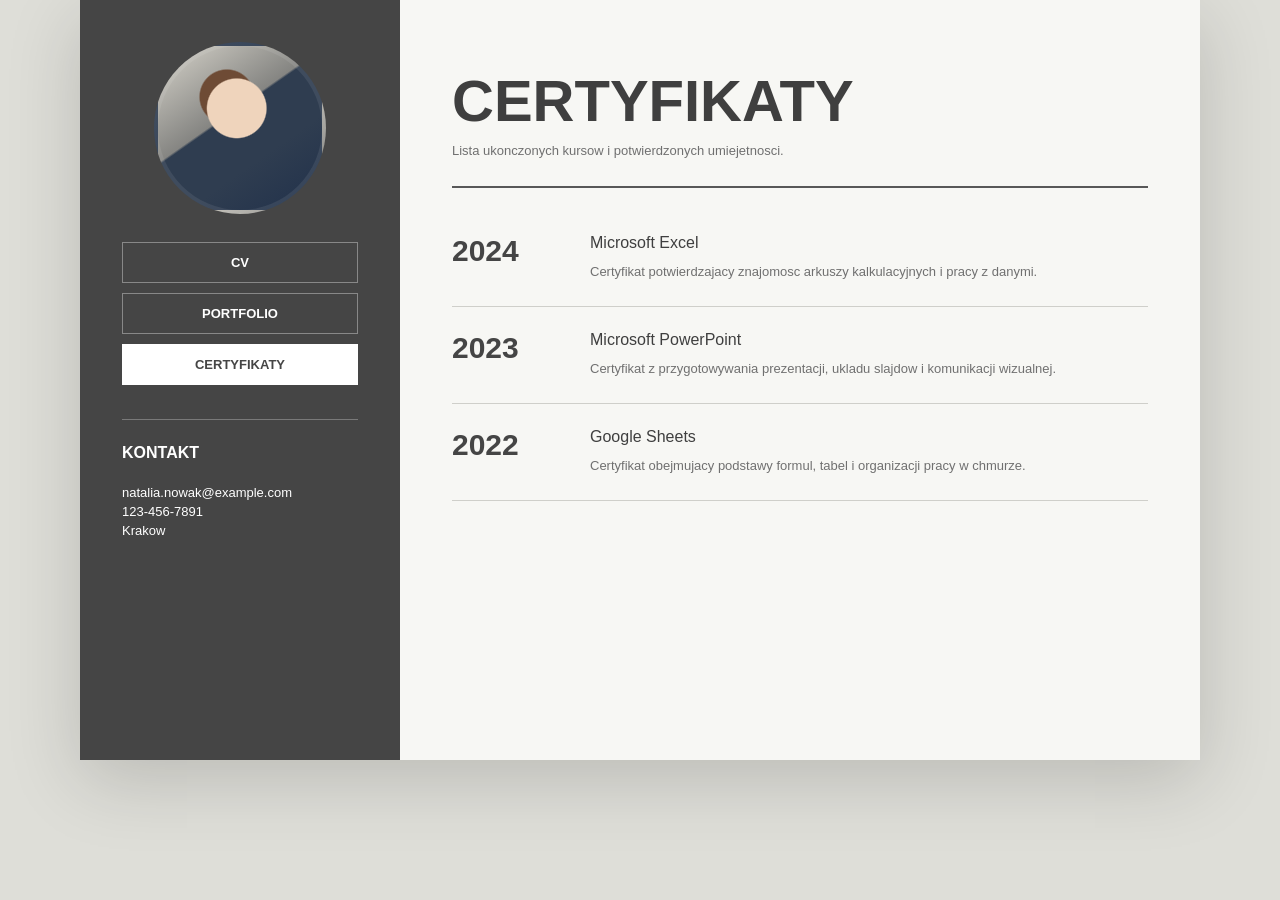
==== certyfikaty.html @ 0b6dc22e "Add files via upload" ====
<!doctype html>
<html lang="pl">
<head>
  <meta charset="utf-8">
  <meta name="viewport" content="width=device-width, initial-scale=1">
  <title>Certyfikaty - Natalia Nowak</title>
  <link rel="stylesheet" href="style.css">
</head>
<body>
  <main class="page-shell compact-page">
    <aside class="sidebar">
      <div class="avatar" aria-label="Miejsce na zdjecie profilowe"></div>
      <nav class="side-nav" aria-label="Nawigacja">
        <a class="nav-button" href="index.html">CV</a>
        <a class="nav-button" href="portfolio.html">Portfolio</a>
        <a class="nav-button active" href="certyfikaty.html">Certyfikaty</a>
      </nav>
      <section class="side-section">
        <h2>Kontakt</h2>
        <p>natalia.nowak@example.com<br>123-456-7891<br>Krakow</p>
      </section>
    </aside>

    <section class="content">
      <header class="subpage-header">
        <h1>Certyfikaty</h1>
        <p>Lista ukonczonych kursow i potwierdzonych umiejetnosci.</p>
      </header>

      <section class="certificate-list">
        <article>
          <time>2024</time>
          <div>
            <h2>Microsoft Excel</h2>
            <p>Certyfikat potwierdzajacy znajomosc arkuszy kalkulacyjnych i pracy z danymi.</p>
          </div>
        </article>
        <article>
          <time>2023</time>
          <div>
            <h2>Microsoft PowerPoint</h2>
            <p>Certyfikat z przygotowywania prezentacji, ukladu slajdow i komunikacji wizualnej.</p>
          </div>
        </article>
        <article>
          <time>2022</time>
          <div>
            <h2>Google Sheets</h2>
            <p>Certyfikat obejmujacy podstawy formul, tabel i organizacji pracy w chmurze.</p>
          </div>
        </article>
      </section>
    </section>
  </main>
</body>
</html>
---- style.css ----
:root {
  --ink: #3f3f3f;
  --muted: #707070;
  --paper: #f7f7f4;
  --panel: #454545;
  --line: #585858;
  --white: #ffffff;
}

* {
  box-sizing: border-box;
}

body {
  margin: 0;
  min-height: 100vh;
  background: #deded8;
  color: var(--ink);
  font-family: Arial, Helvetica, sans-serif;
  letter-spacing: 0;
}

.page-shell {
  width: min(1120px, 100%);
  min-height: 100vh;
  margin: 0 auto;
  display: grid;
  grid-template-columns: 320px 1fr;
  background: var(--paper);
  box-shadow: 0 20px 70px rgba(0, 0, 0, 0.16);
}

.sidebar {
  background: var(--panel);
  color: var(--white);
  padding: 42px 42px 48px;
}

.avatar {
  width: 172px;
  aspect-ratio: 1;
  margin: 0 auto 28px;
  border-radius: 50%;
  background:
    radial-gradient(circle at 48% 38%, #efd4bc 0 22%, transparent 23%),
    radial-gradient(circle at 42% 31%, #6e4b35 0 18%, transparent 19%),
    linear-gradient(145deg, #d7d4cb, #858582 42%, #2f3d50 43% 66%, #21314b);
  border: 4px solid rgba(255, 255, 255, 0.08);
}

.side-nav {
  display: grid;
  gap: 10px;
  margin-bottom: 34px;
}

.nav-button {
  display: block;
  padding: 12px 14px;
  border: 1px solid rgba(255, 255, 255, 0.36);
  color: var(--white);
  text-decoration: none;
  text-transform: uppercase;
  font-weight: 700;
  font-size: 13px;
  text-align: center;
  transition: background 160ms ease, color 160ms ease;
}

.nav-button:hover,
.nav-button.active {
  background: var(--white);
  color: var(--panel);
}

.side-section {
  padding: 24px 0;
  border-top: 1px solid rgba(255, 255, 255, 0.28);
}

.side-section h2,
.main-section h2 {
  margin: 0 0 22px;
  text-transform: uppercase;
  font-size: 16px;
  font-weight: 800;
  letter-spacing: 0;
}

.side-section p,
.side-section dd,
.side-section dt {
  font-size: 13px;
  line-height: 1.45;
}

dl {
  margin: 0;
}

dt {
  margin-top: 16px;
  font-weight: 700;
}

dd {
  margin: 0;
}

.skill-line {
  display: grid;
  gap: 6px;
  margin-bottom: 14px;
  text-transform: uppercase;
  font-size: 11px;
}

.skill-line i {
  display: block;
  height: 5px;
  background: currentColor;
}

.skill-line.dark {
  color: var(--line);
}

.content {
  padding: 74px 52px 54px;
}

.hero {
  min-height: 150px;
  display: flex;
  align-items: flex-start;
  justify-content: space-between;
  gap: 32px;
  margin-bottom: 28px;
}

h1 {
  margin: 0;
  color: #3f3f3f;
  text-transform: uppercase;
  font-size: clamp(42px, 6vw, 58px);
  line-height: 0.92;
  font-weight: 900;
}

.contact {
  min-width: 270px;
  margin: 2px 0 0;
  padding: 0;
  list-style: none;
  font-size: 12px;
  color: var(--muted);
}

.contact li {
  padding: 9px 0;
  border-bottom: 1px solid #deded8;
}

.contact span {
  display: inline-grid;
  width: 28px;
  height: 28px;
  margin-right: 8px;
  place-items: center;
  border-radius: 50%;
  background: var(--panel);
  color: var(--white);
  font-size: 8px;
}

.main-section {
  margin-top: 54px;
}

.main-section > h2 {
  padding-bottom: 12px;
  border-bottom: 2px solid var(--line);
}

.timeline {
  display: grid;
  gap: 28px;
}

.timeline-item {
  display: grid;
  grid-template-columns: 170px 1fr;
  gap: 34px;
}

.timeline-date {
  font-size: 12px;
  line-height: 1.25;
  color: var(--muted);
}

.timeline-date strong {
  display: block;
  color: var(--ink);
  text-transform: uppercase;
  font-size: 13px;
}

.timeline-date span {
  display: block;
}

.timeline-copy {
  position: relative;
  padding-left: 28px;
  border-left: 2px solid var(--line);
}

.timeline-copy::before {
  content: "";
  position: absolute;
  left: -7px;
  top: 4px;
  width: 12px;
  aspect-ratio: 1;
  border-radius: 50%;
  background: var(--line);
}

.timeline-copy h3,
.project-card h2,
.certificate-list h2 {
  margin: 0 0 10px;
  font-size: 16px;
  font-weight: 500;
}

.timeline-copy p,
.project-card p,
.certificate-list p,
.subpage-header p {
  margin: 0;
  color: var(--muted);
  font-size: 13px;
  line-height: 1.55;
}

.skills-grid {
  display: grid;
  grid-template-columns: repeat(2, minmax(0, 1fr));
  gap: 8px 68px;
}

.compact-page {
  min-height: 760px;
}

.subpage-header {
  margin-bottom: 46px;
  padding-bottom: 24px;
  border-bottom: 2px solid var(--line);
}

.subpage-header h1 {
  margin-bottom: 14px;
}

.project-grid {
  display: grid;
  grid-template-columns: repeat(3, minmax(0, 1fr));
  gap: 22px;
}

.project-card {
  min-height: 230px;
  padding: 24px;
  border: 1px solid #cfcfca;
  background: #ffffff;
}

.project-card span {
  display: block;
  margin-bottom: 36px;
  color: var(--muted);
  font-size: 34px;
  font-weight: 900;
}

.certificate-list {
  display: grid;
  gap: 24px;
}

.certificate-list article {
  display: grid;
  grid-template-columns: 110px 1fr;
  gap: 28px;
  padding-bottom: 24px;
  border-bottom: 1px solid #cfcfca;
}

.certificate-list time {
  color: var(--panel);
  font-size: 30px;
  font-weight: 900;
}

@media (max-width: 850px) {
  .page-shell {
    grid-template-columns: 1fr;
  }

  .sidebar {
    padding: 34px 26px;
  }

  .side-nav {
    grid-template-columns: repeat(3, minmax(0, 1fr));
  }

  .content {
    padding: 40px 26px;
  }

  .hero {
    display: grid;
  }

  .timeline-item,
  .certificate-list article {
    grid-template-columns: 1fr;
    gap: 12px;
  }

  .project-grid,
  .skills-grid {
    grid-template-columns: 1fr;
  }
}

@media (max-width: 520px) {
  .side-nav {
    grid-template-columns: 1fr;
  }

  .contact {
    min-width: 0;
  }
}
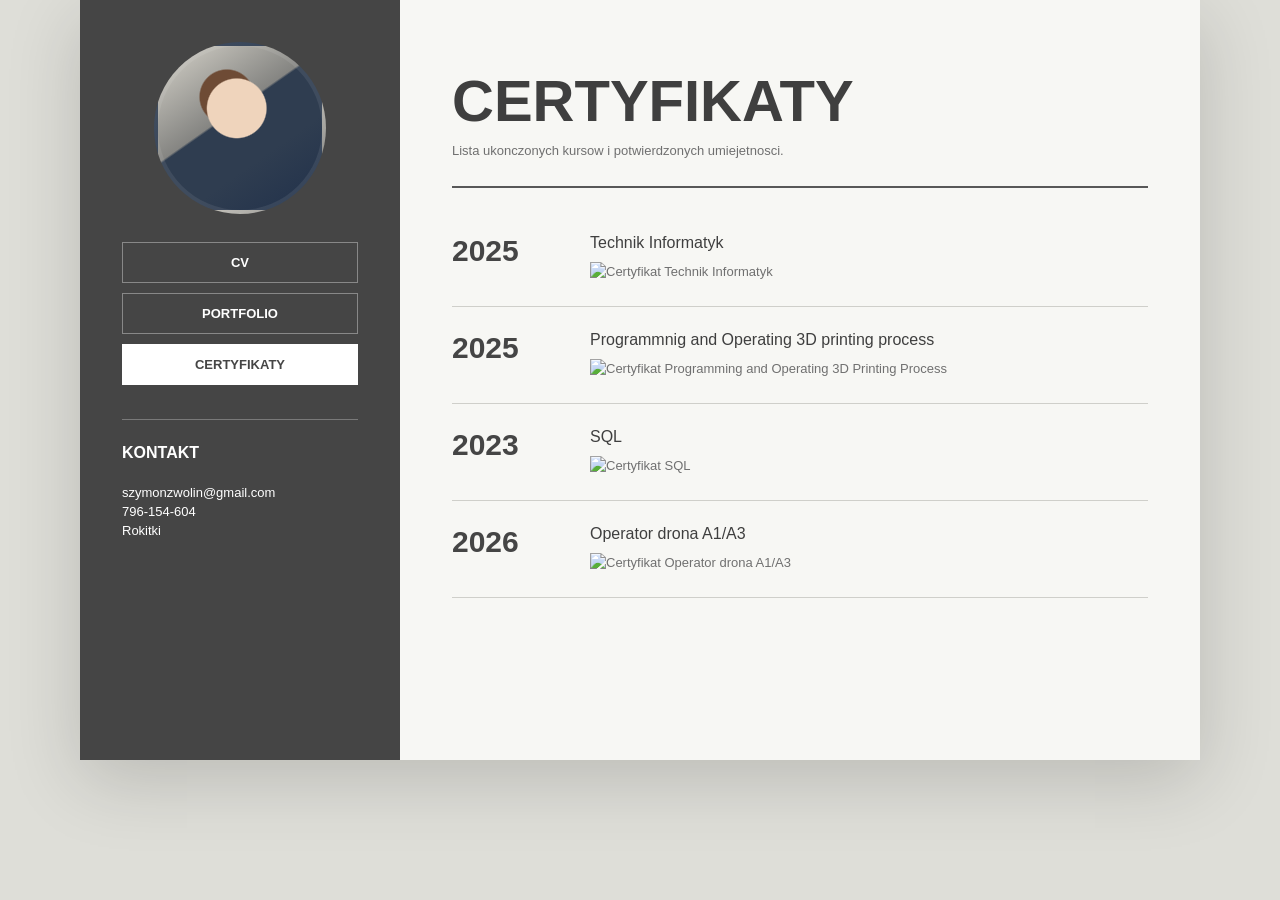
==== commit e74f1889: "modified:   certyfikaty.html" ====
--- a/certyfikaty.html
+++ b/certyfikaty.html
@@ -3,7 +3,7 @@
 <head>
   <meta charset="utf-8">
   <meta name="viewport" content="width=device-width, initial-scale=1">
-  <title>Certyfikaty - Natalia Nowak</title>
+  <title>Certyfikaty - Szymon Zwolinski</title>
   <link rel="stylesheet" href="style.css">
 </head>
 <body>
@@ -17,7 +17,7 @@
       </nav>
       <section class="side-section">
         <h2>Kontakt</h2>
-        <p>natalia.nowak@example.com<br>123-456-7891<br>Krakow</p>
+        <p>szymonzwolin@gmail.com<br>796-154-604<br>Rokitki</p>
       </section>
     </aside>
 
@@ -29,24 +29,31 @@
 
       <section class="certificate-list">
         <article>
-          <time>2024</time>
+          <time>2025</time>
           <div>
-            <h2>Microsoft Excel</h2>
-            <p>Certyfikat potwierdzajacy znajomosc arkuszy kalkulacyjnych i pracy z danymi.</p>
+            <h2>Technik Informatyk</h2>
+            <p><img src="inf.jpg" alt="Certyfikat Technik Informatyk"></p>
+          </div>
+        </article>
+        <article>
+          <time>2025</time>
+          <div>
+            <h2>Programmnig and Operating 3D printing process</h2>
+            <p><img src="3D.jpg" alt="Certyfikat Programming and Operating 3D Printing Process"></p>
           </div>
         </article>
         <article>
           <time>2023</time>
           <div>
-            <h2>Microsoft PowerPoint</h2>
-            <p>Certyfikat z przygotowywania prezentacji, ukladu slajdow i komunikacji wizualnej.</p>
+            <h2>SQL </h2>
+            <p><img src="sql.jpg" alt="Certyfikat SQL"></p>
           </div>
         </article>
         <article>
-          <time>2022</time>
+          <time>2026</time>
           <div>
-            <h2>Google Sheets</h2>
-            <p>Certyfikat obejmujacy podstawy formul, tabel i organizacji pracy w chmurze.</p>
+            <h2>Operator drona A1/A3 </h2>
+            <p><img src="dron.jpg" alt="Certyfikat Operator drona A1/A3"></p>
           </div>
         </article>
       </section>
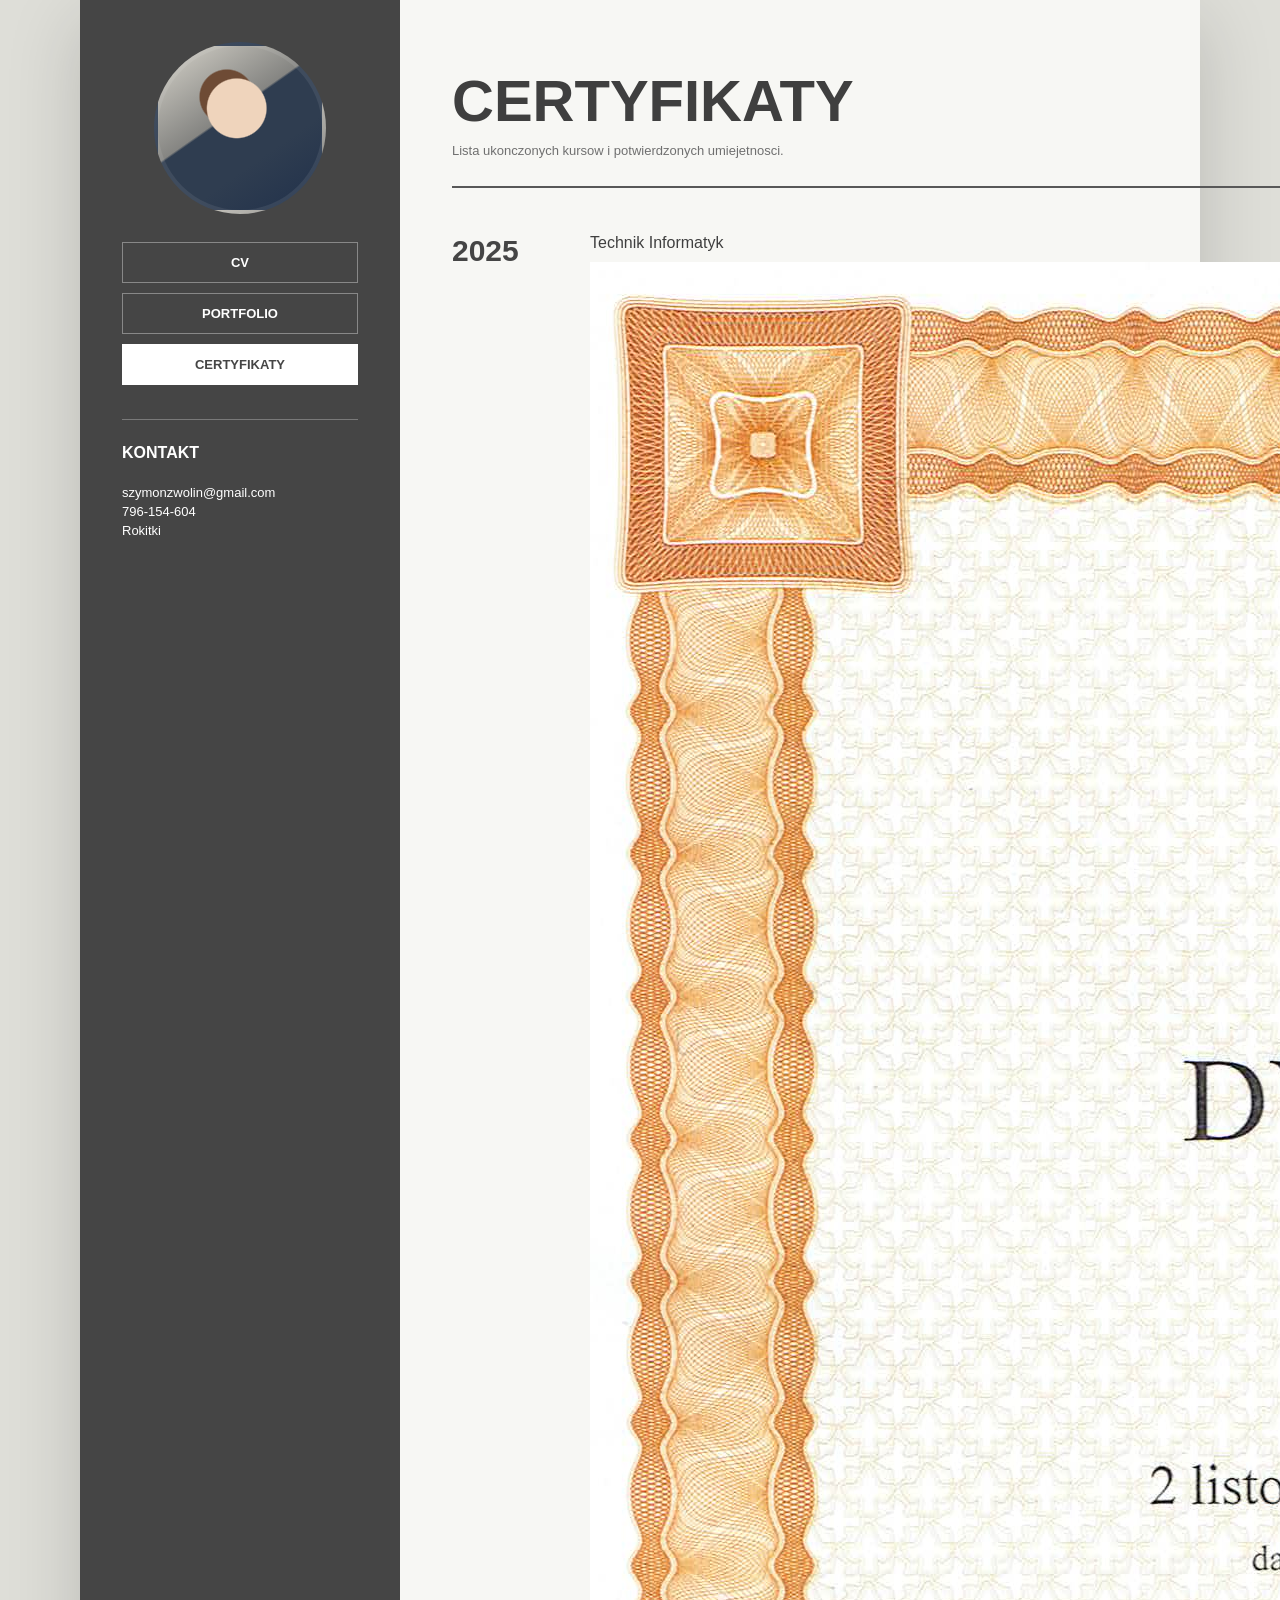
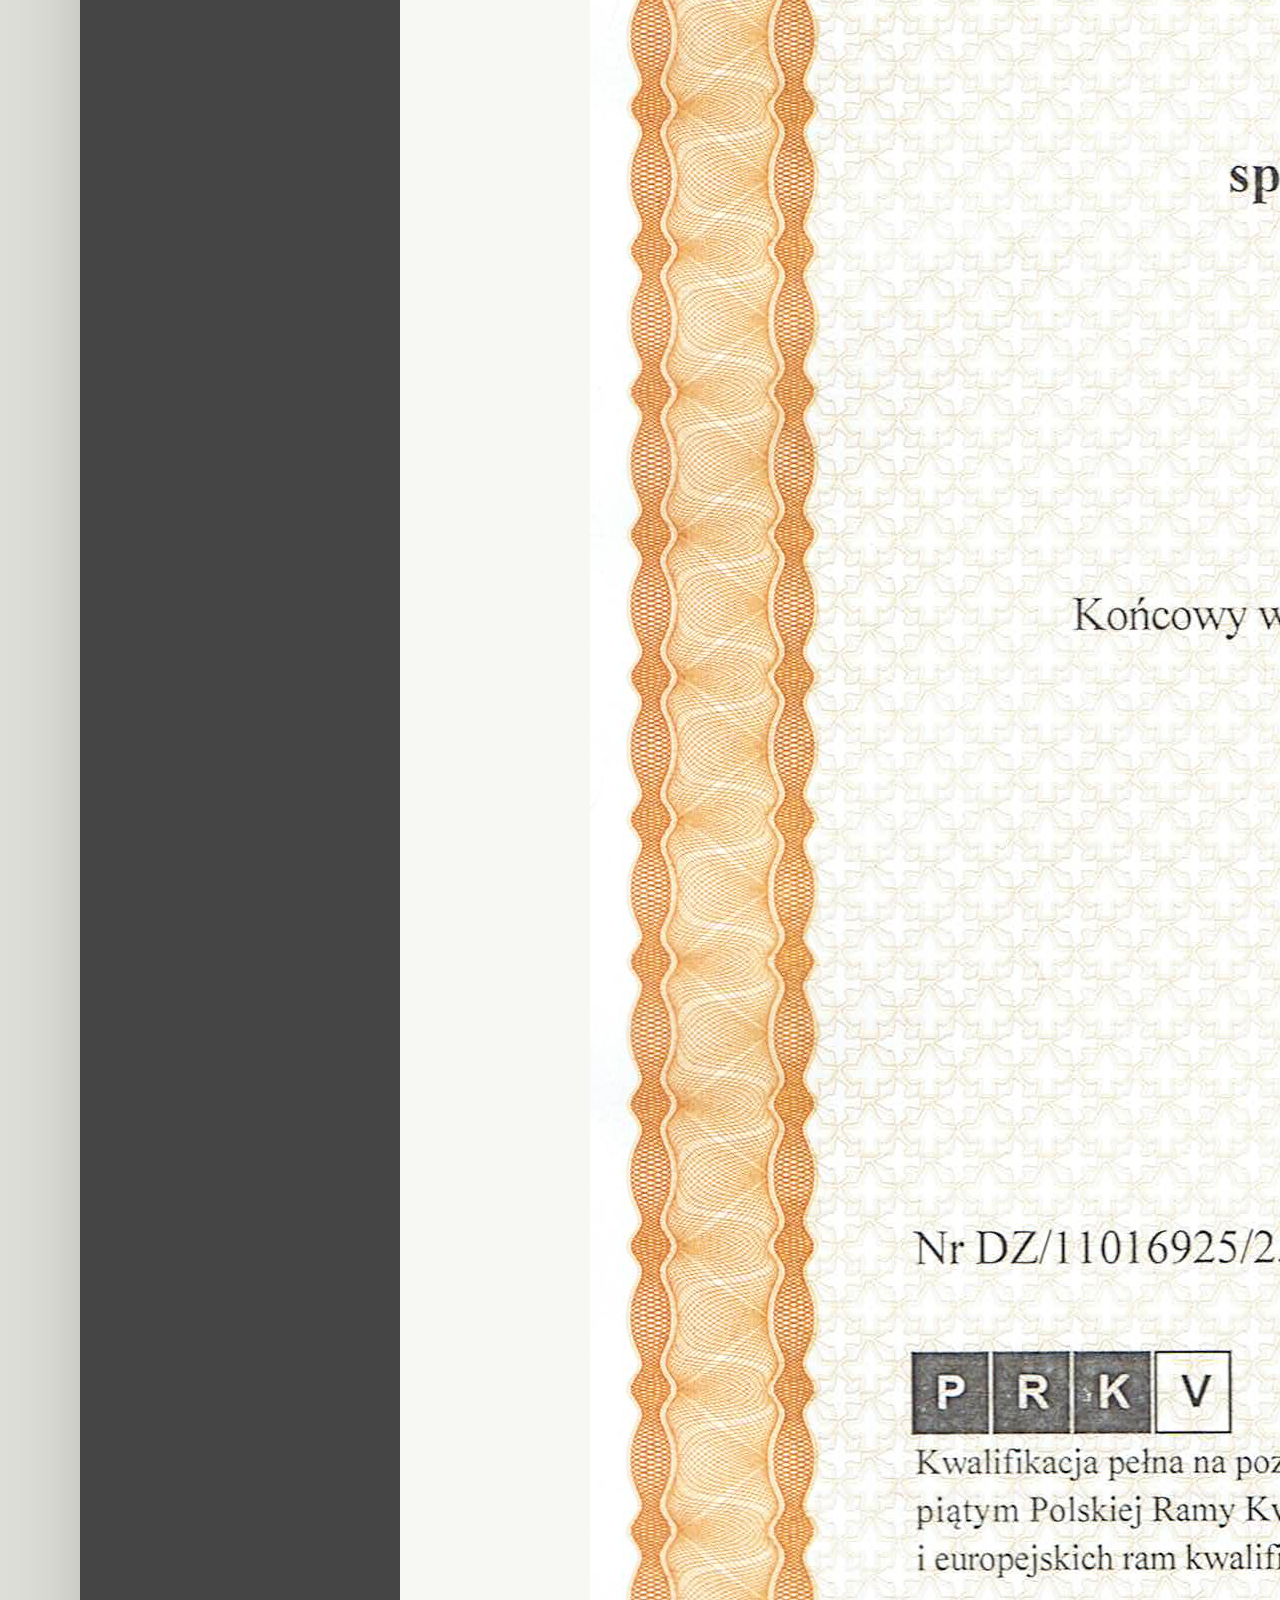
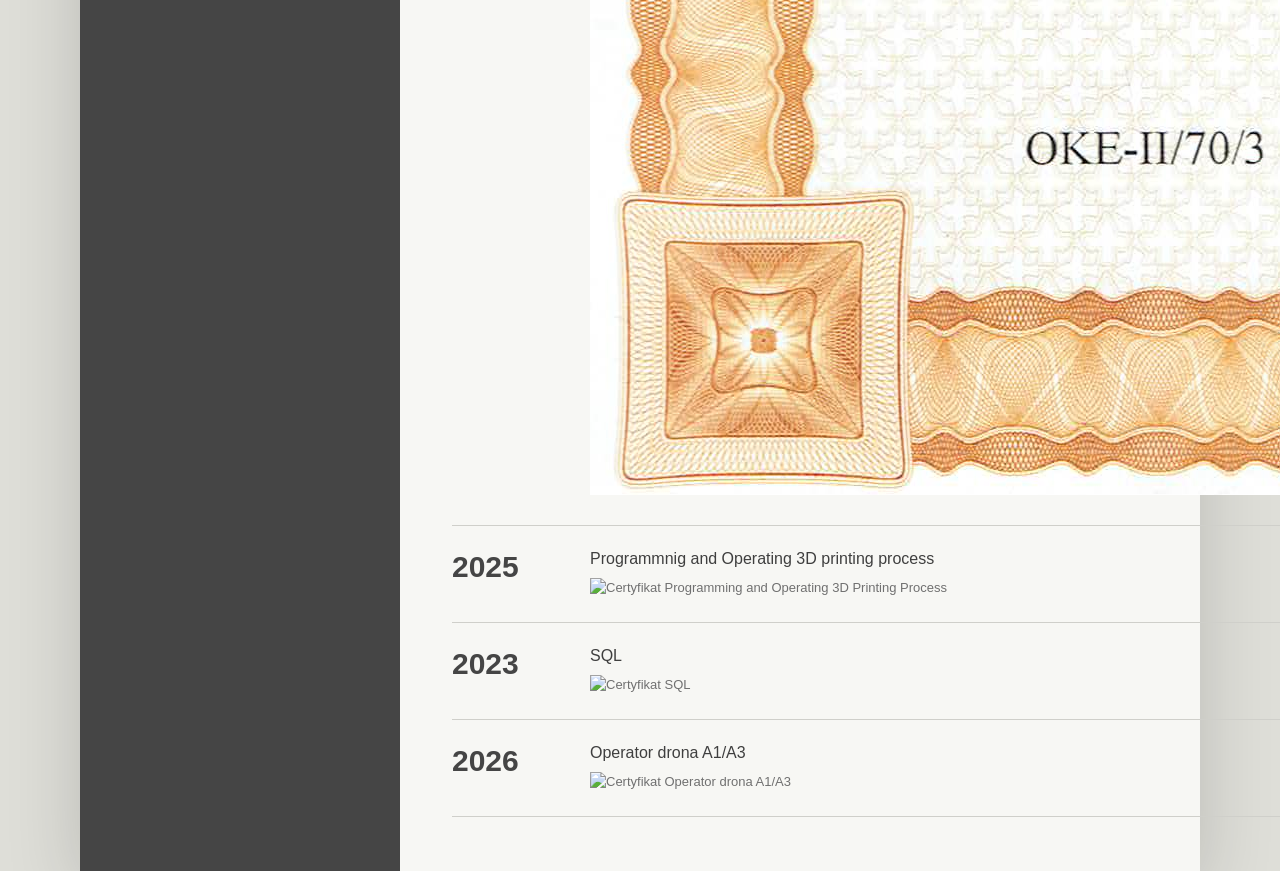
==== commit 1ac59370: "Change image file extension from .jpg to .jpeg" ====
--- a/certyfikaty.html
+++ b/certyfikaty.html
@@ -32,7 +32,7 @@
           <time>2025</time>
           <div>
             <h2>Technik Informatyk</h2>
-            <p><img src="inf.jpg" alt="Certyfikat Technik Informatyk"></p>
+            <p><img src="inf.jpeg" alt="Certyfikat Technik Informatyk"></p>
           </div>
         </article>
         <article>
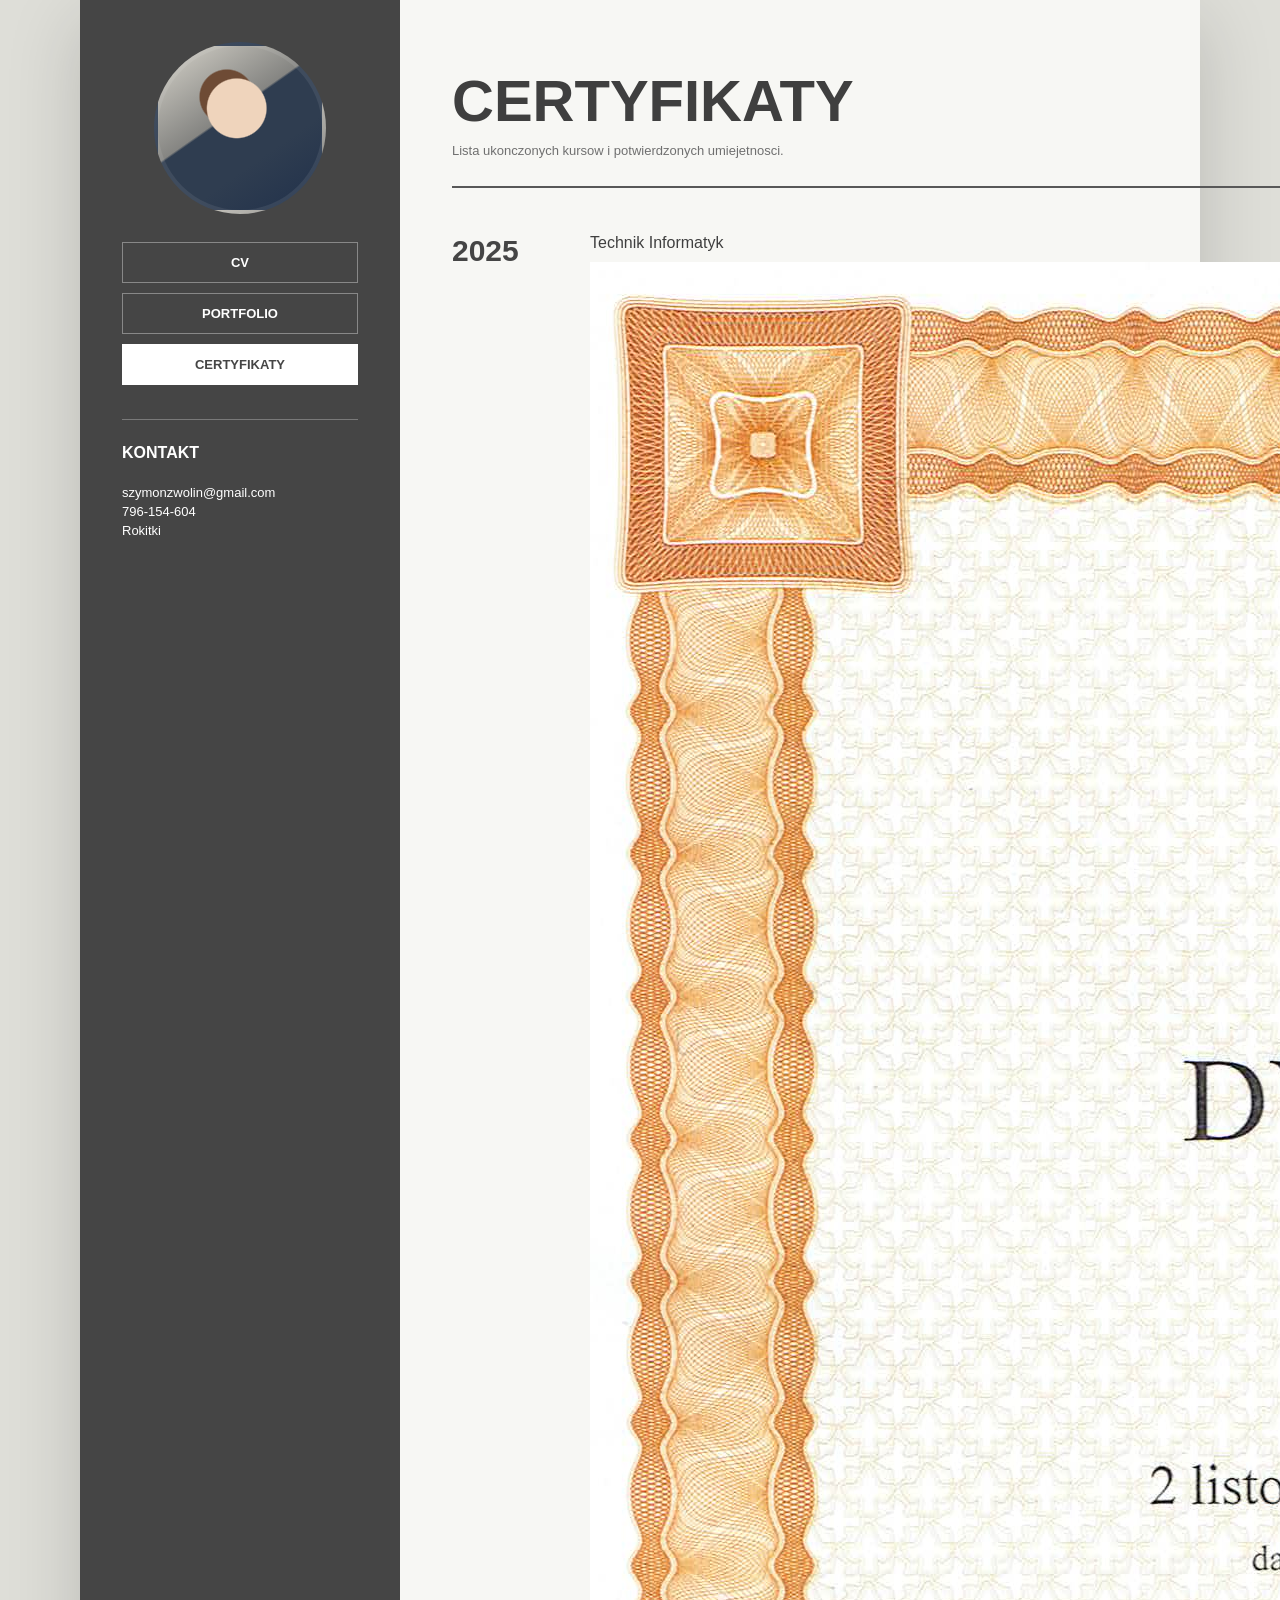
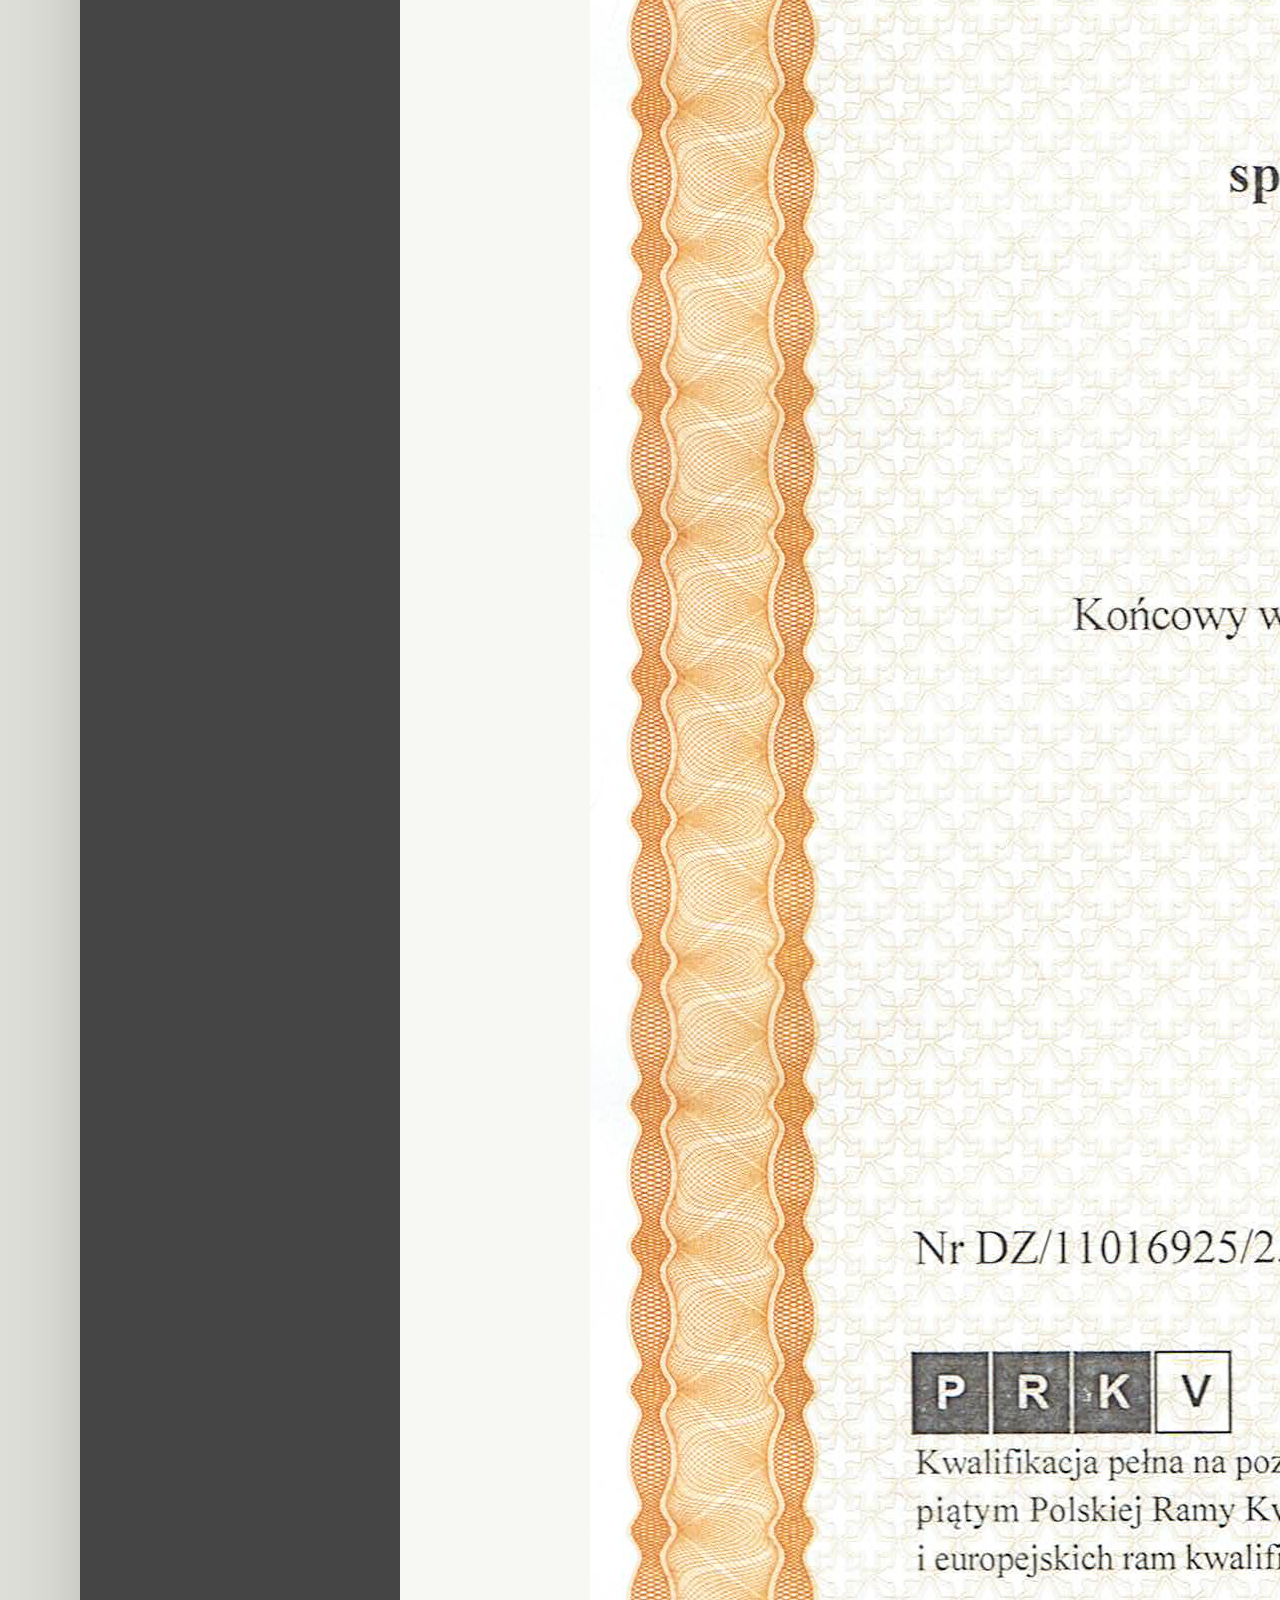
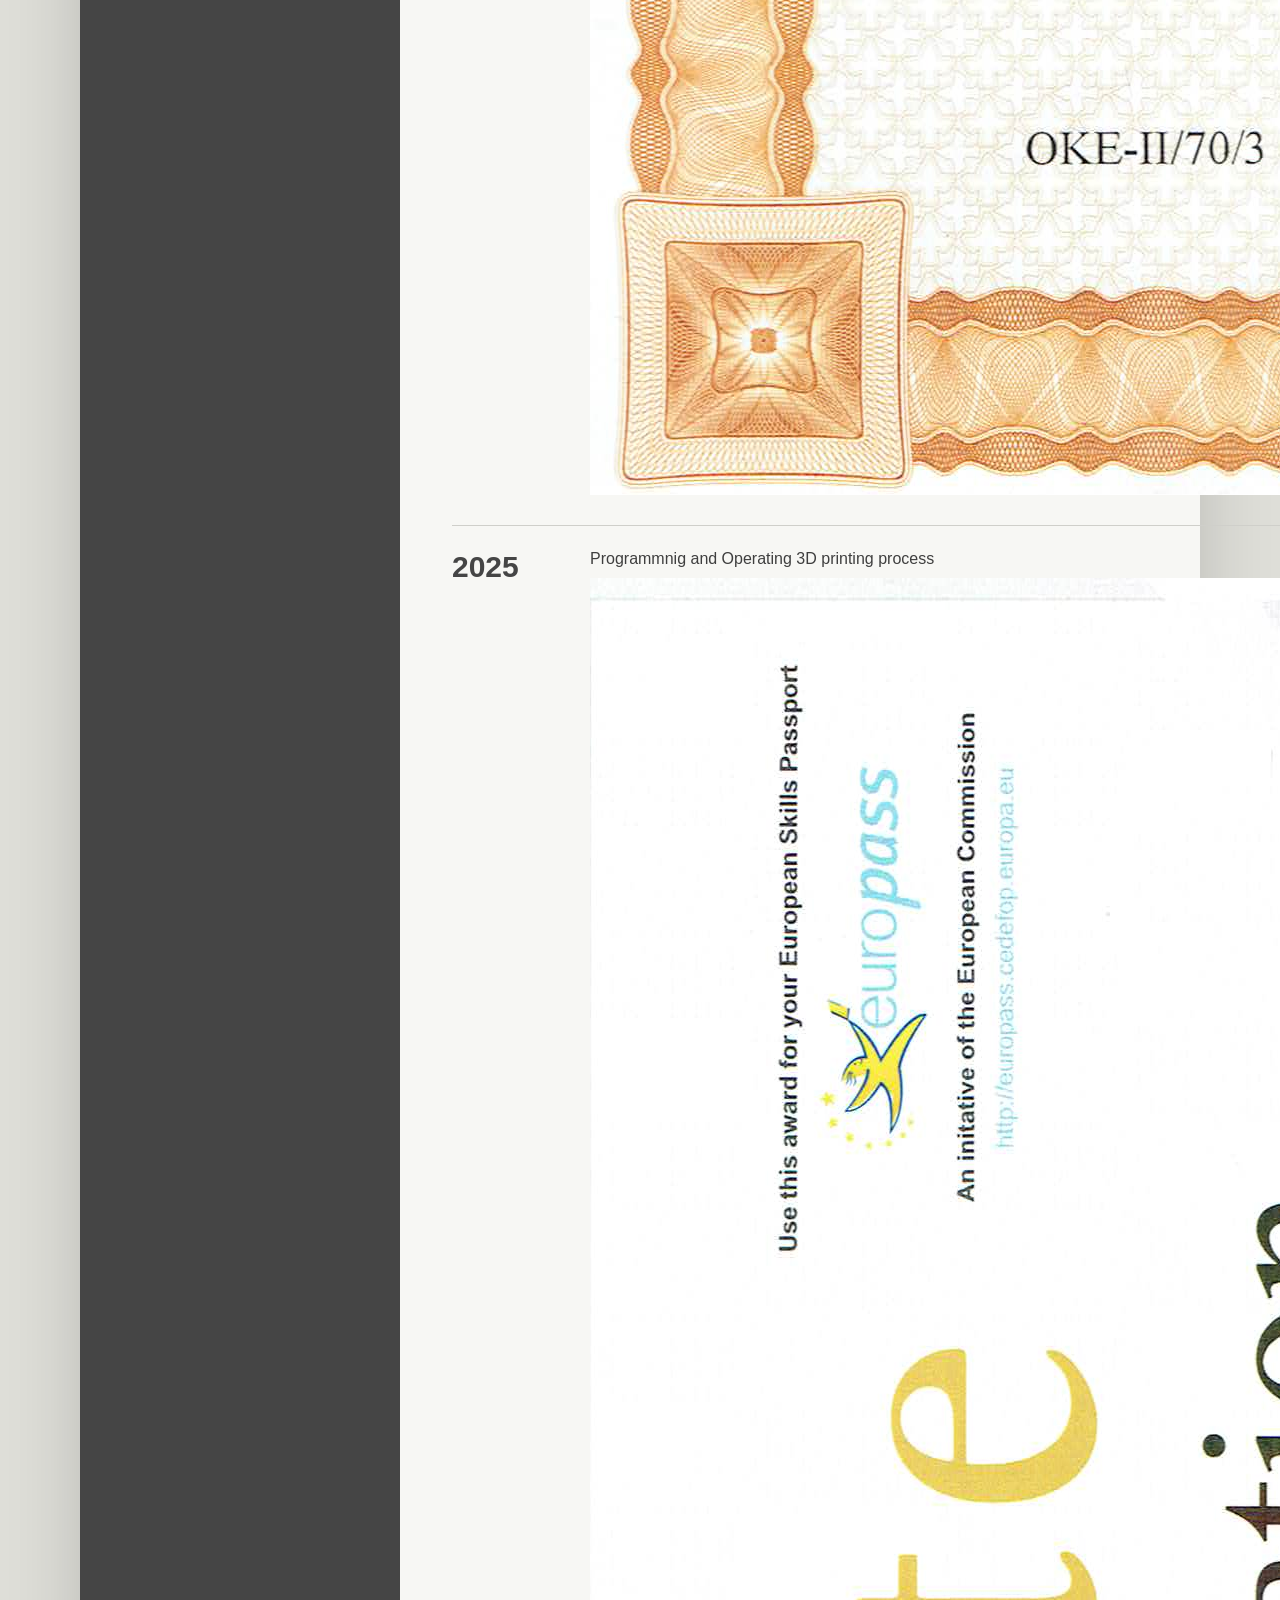
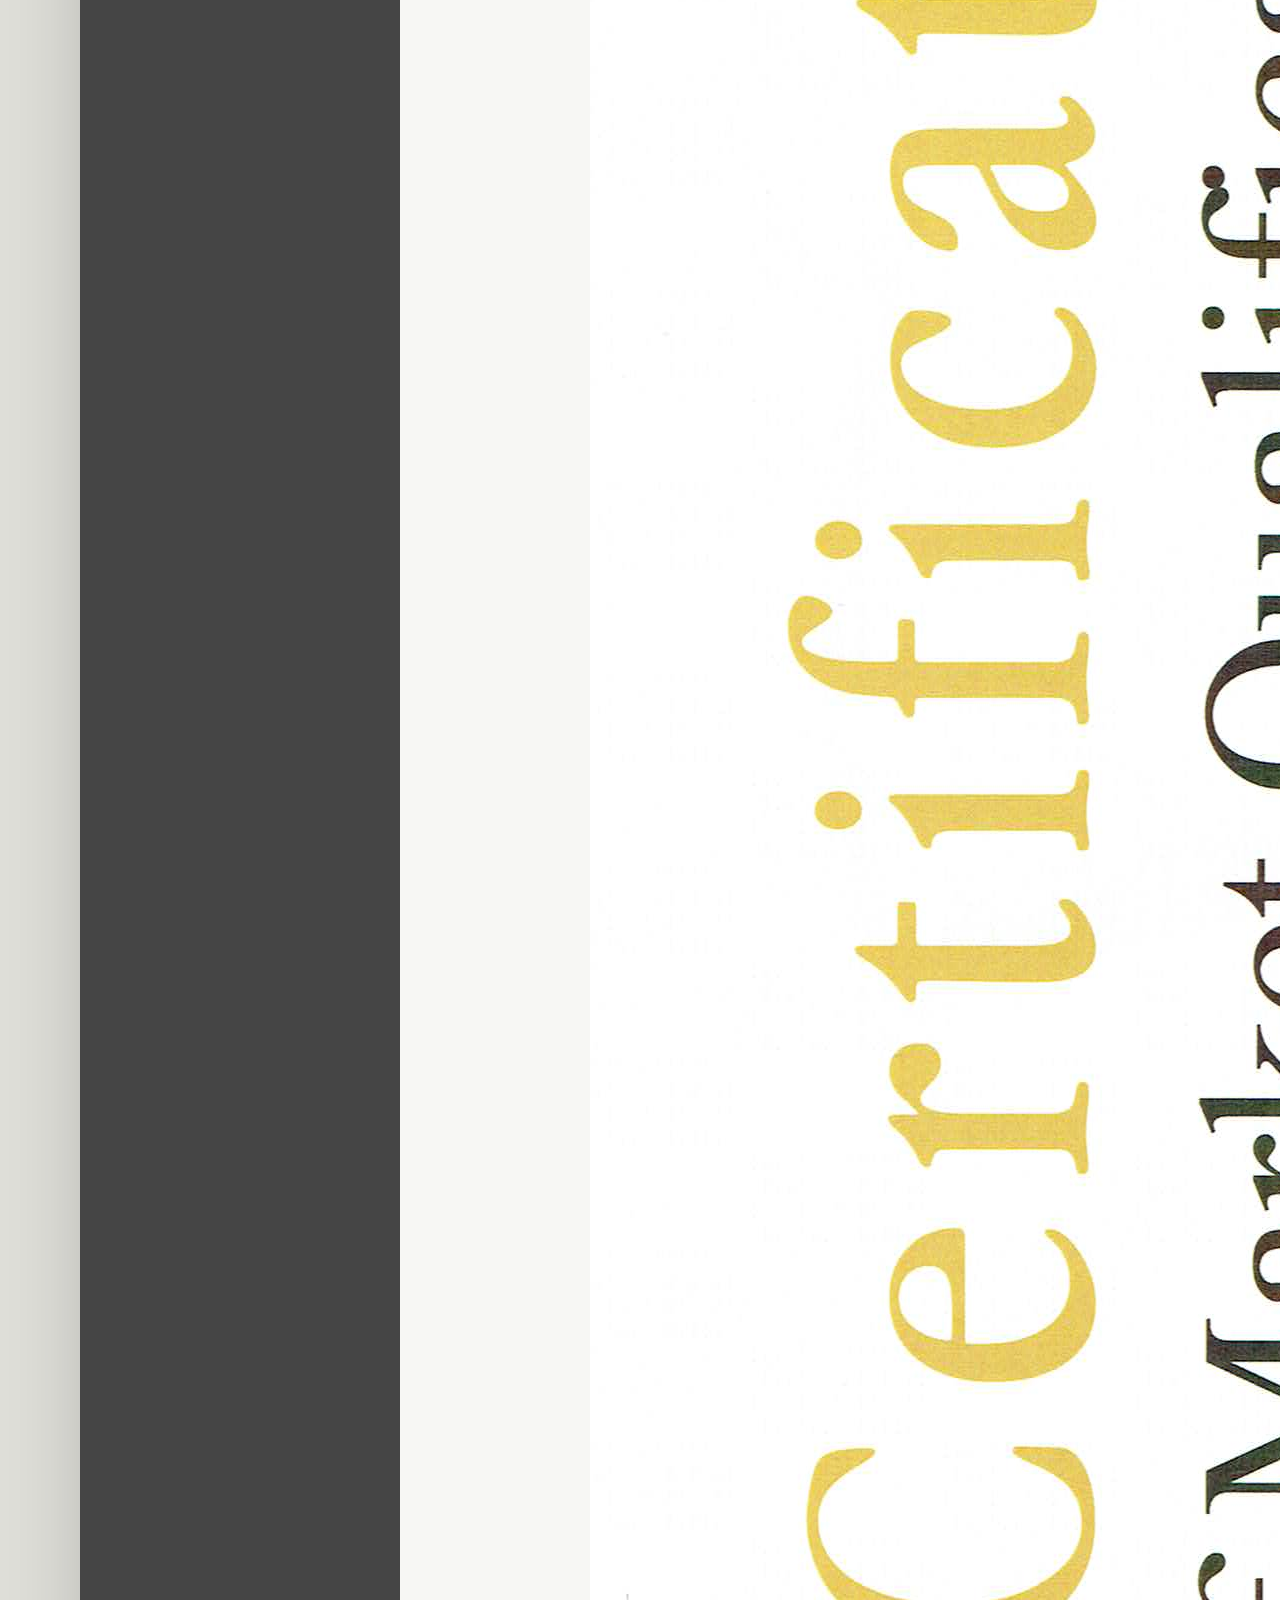
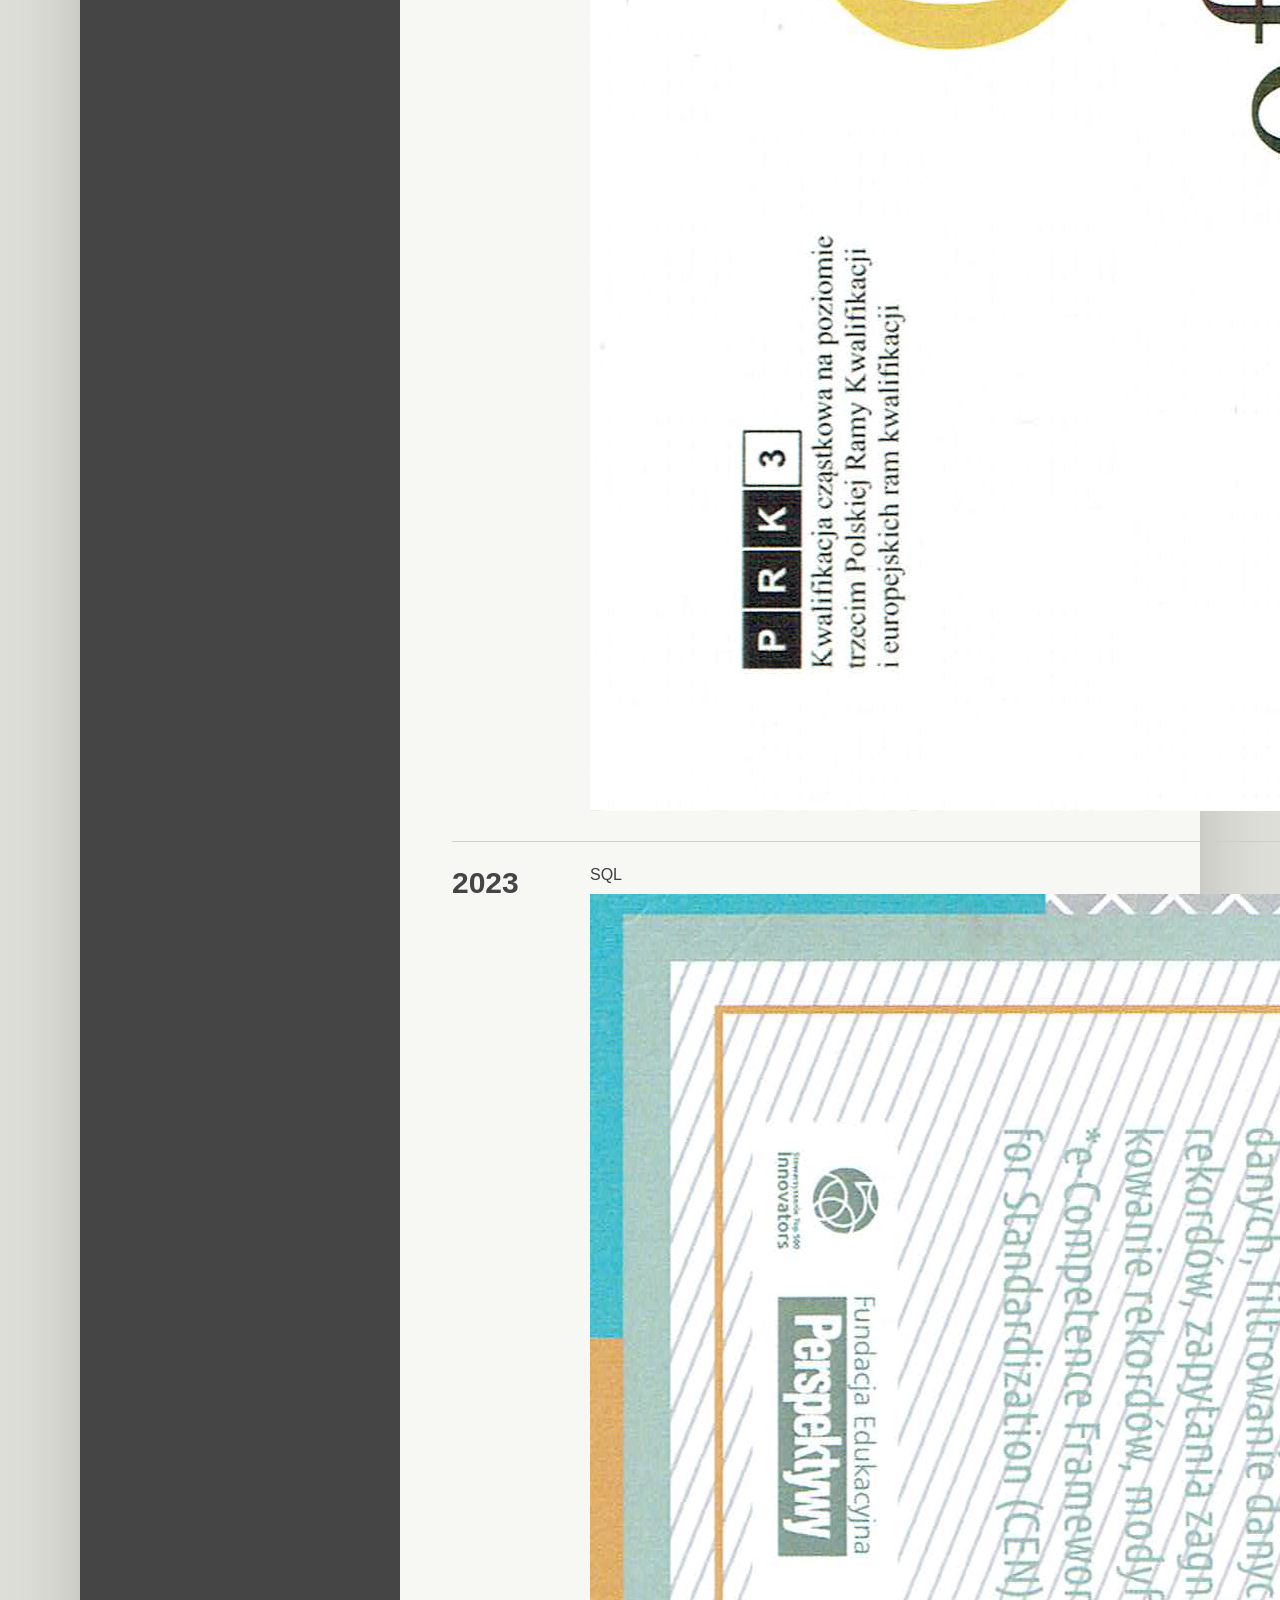
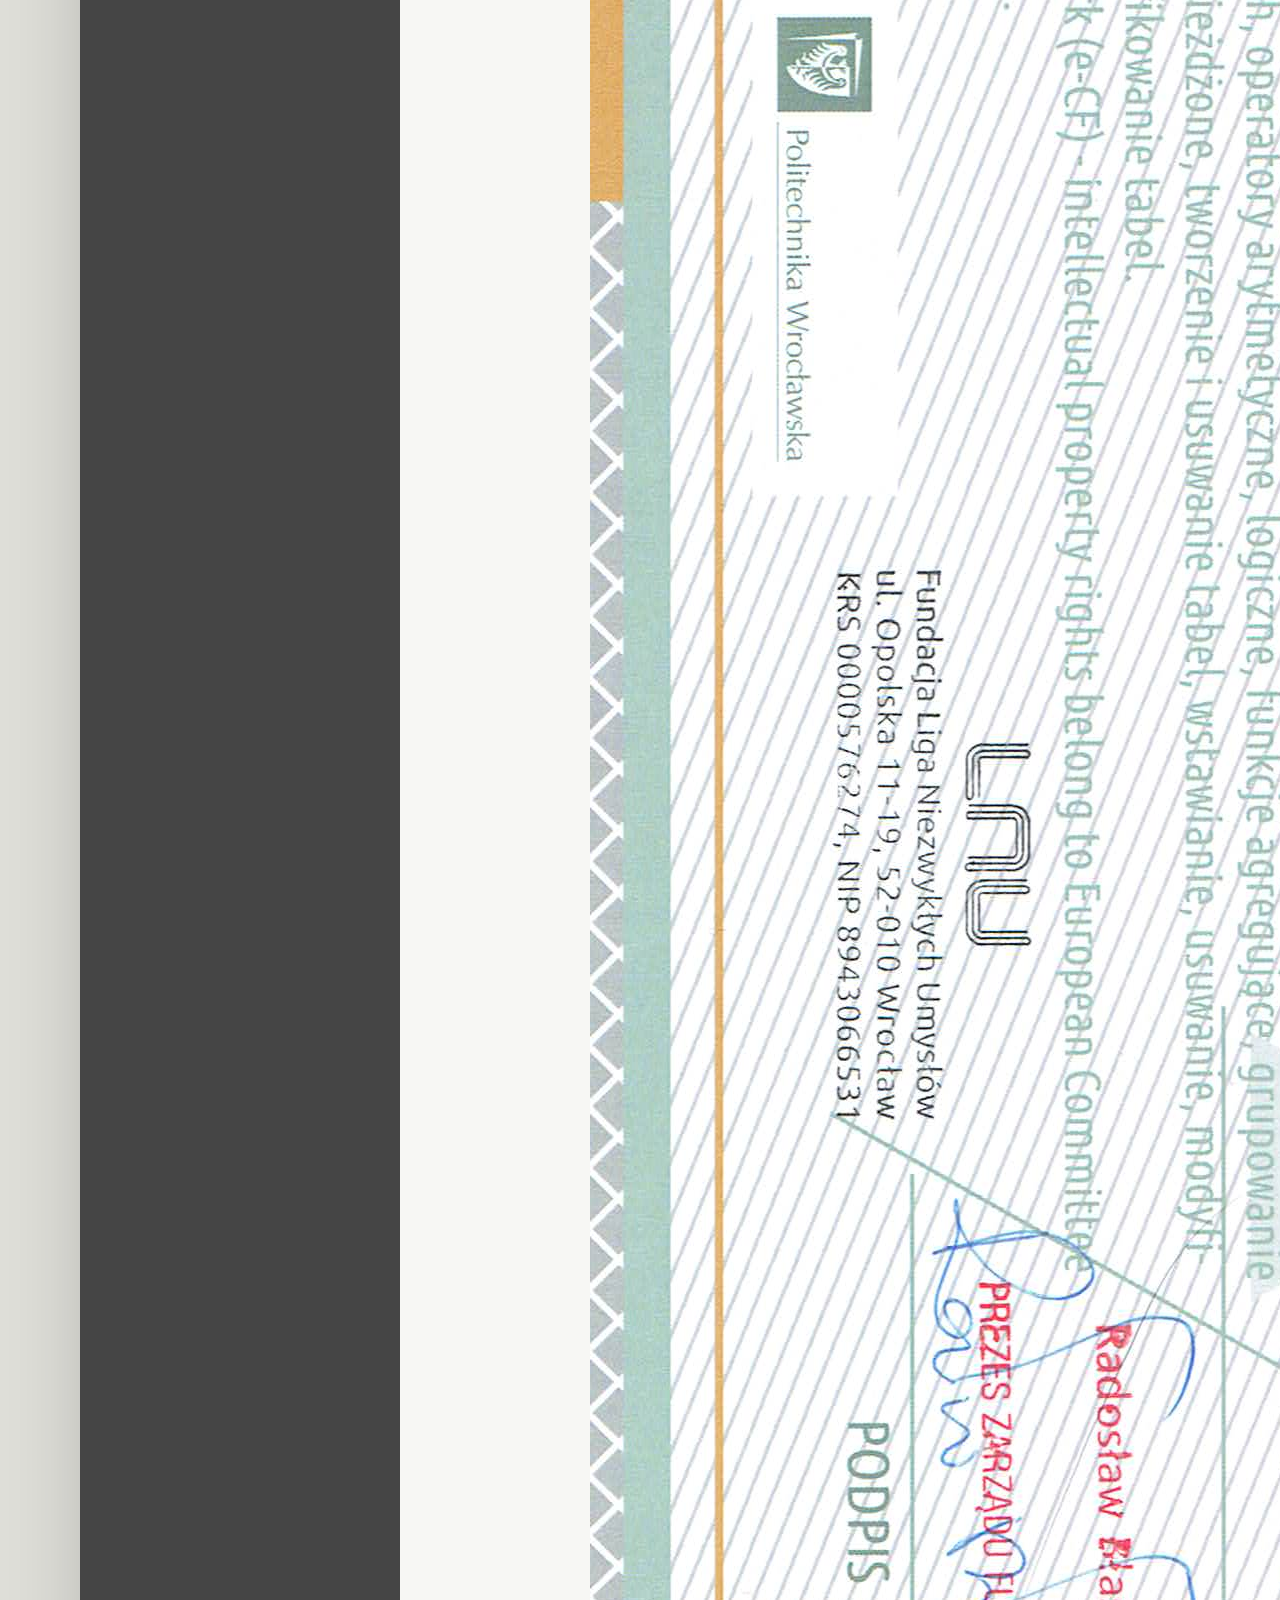
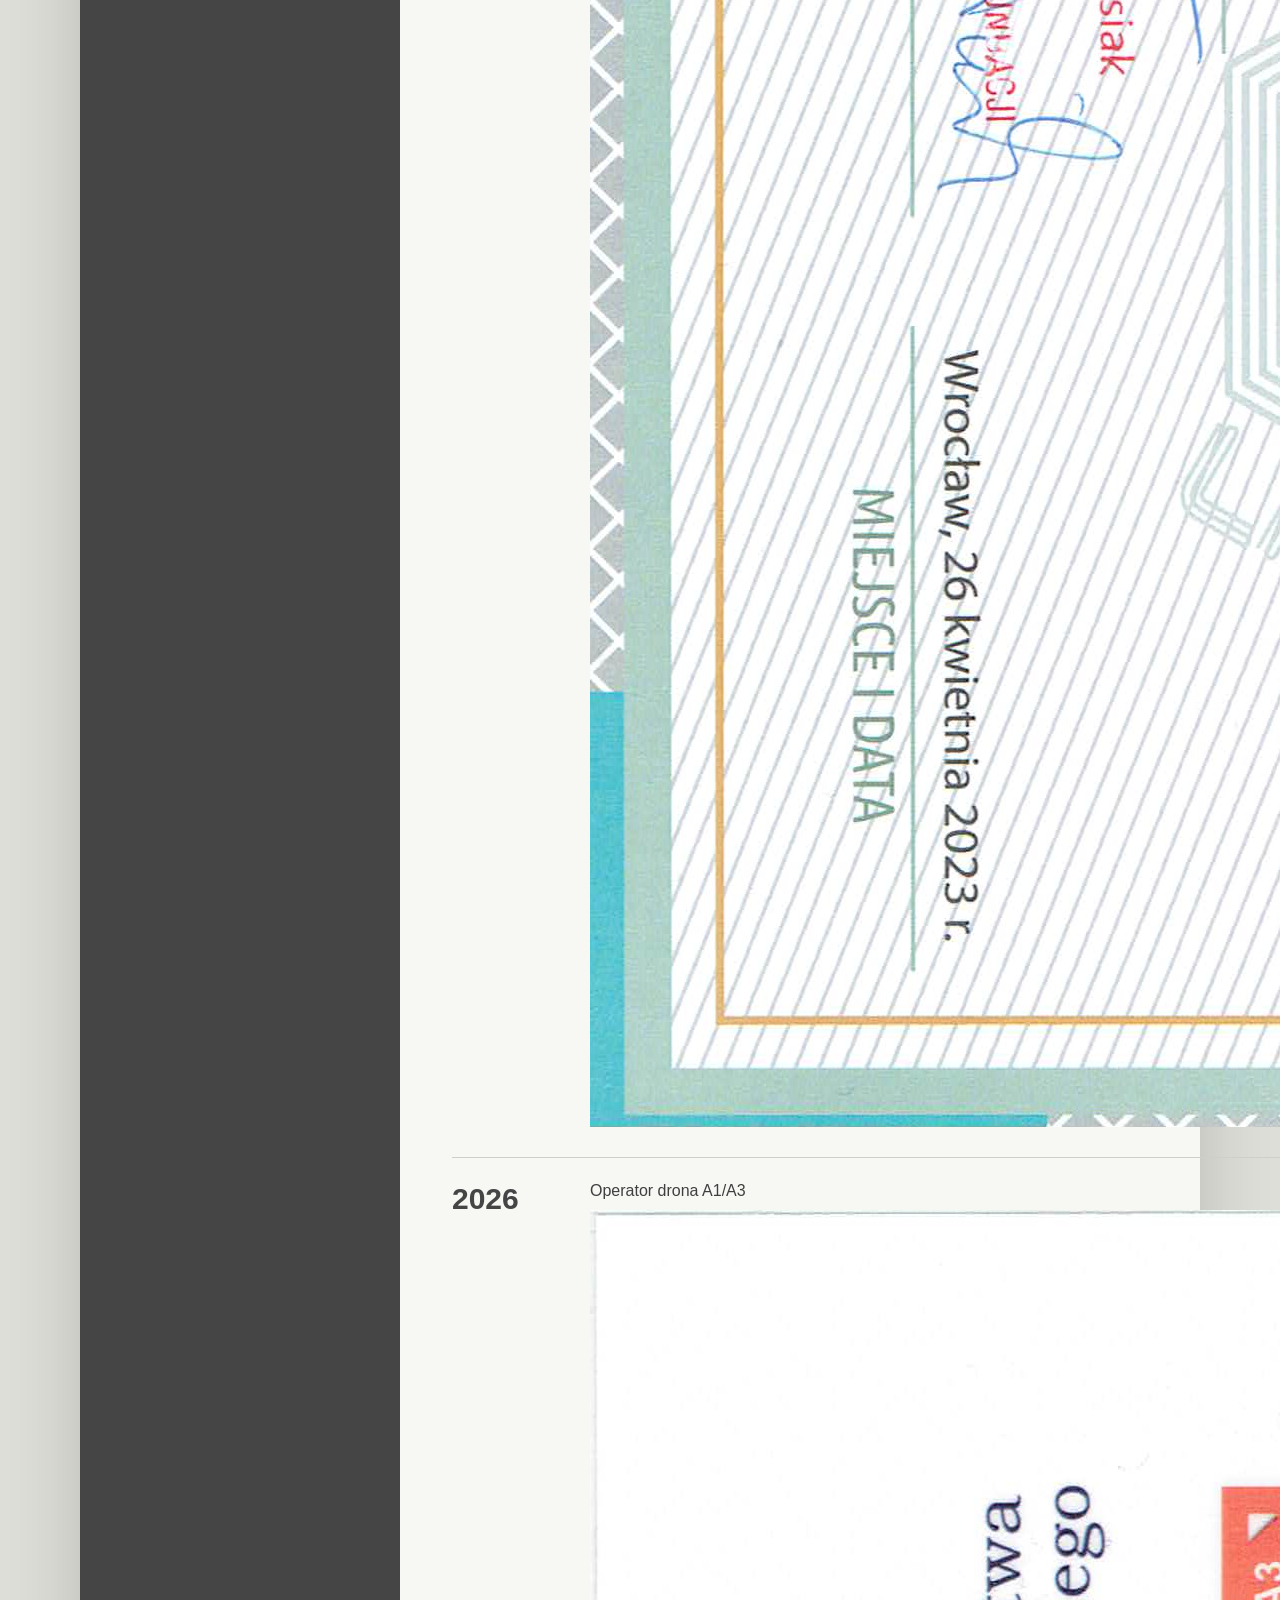
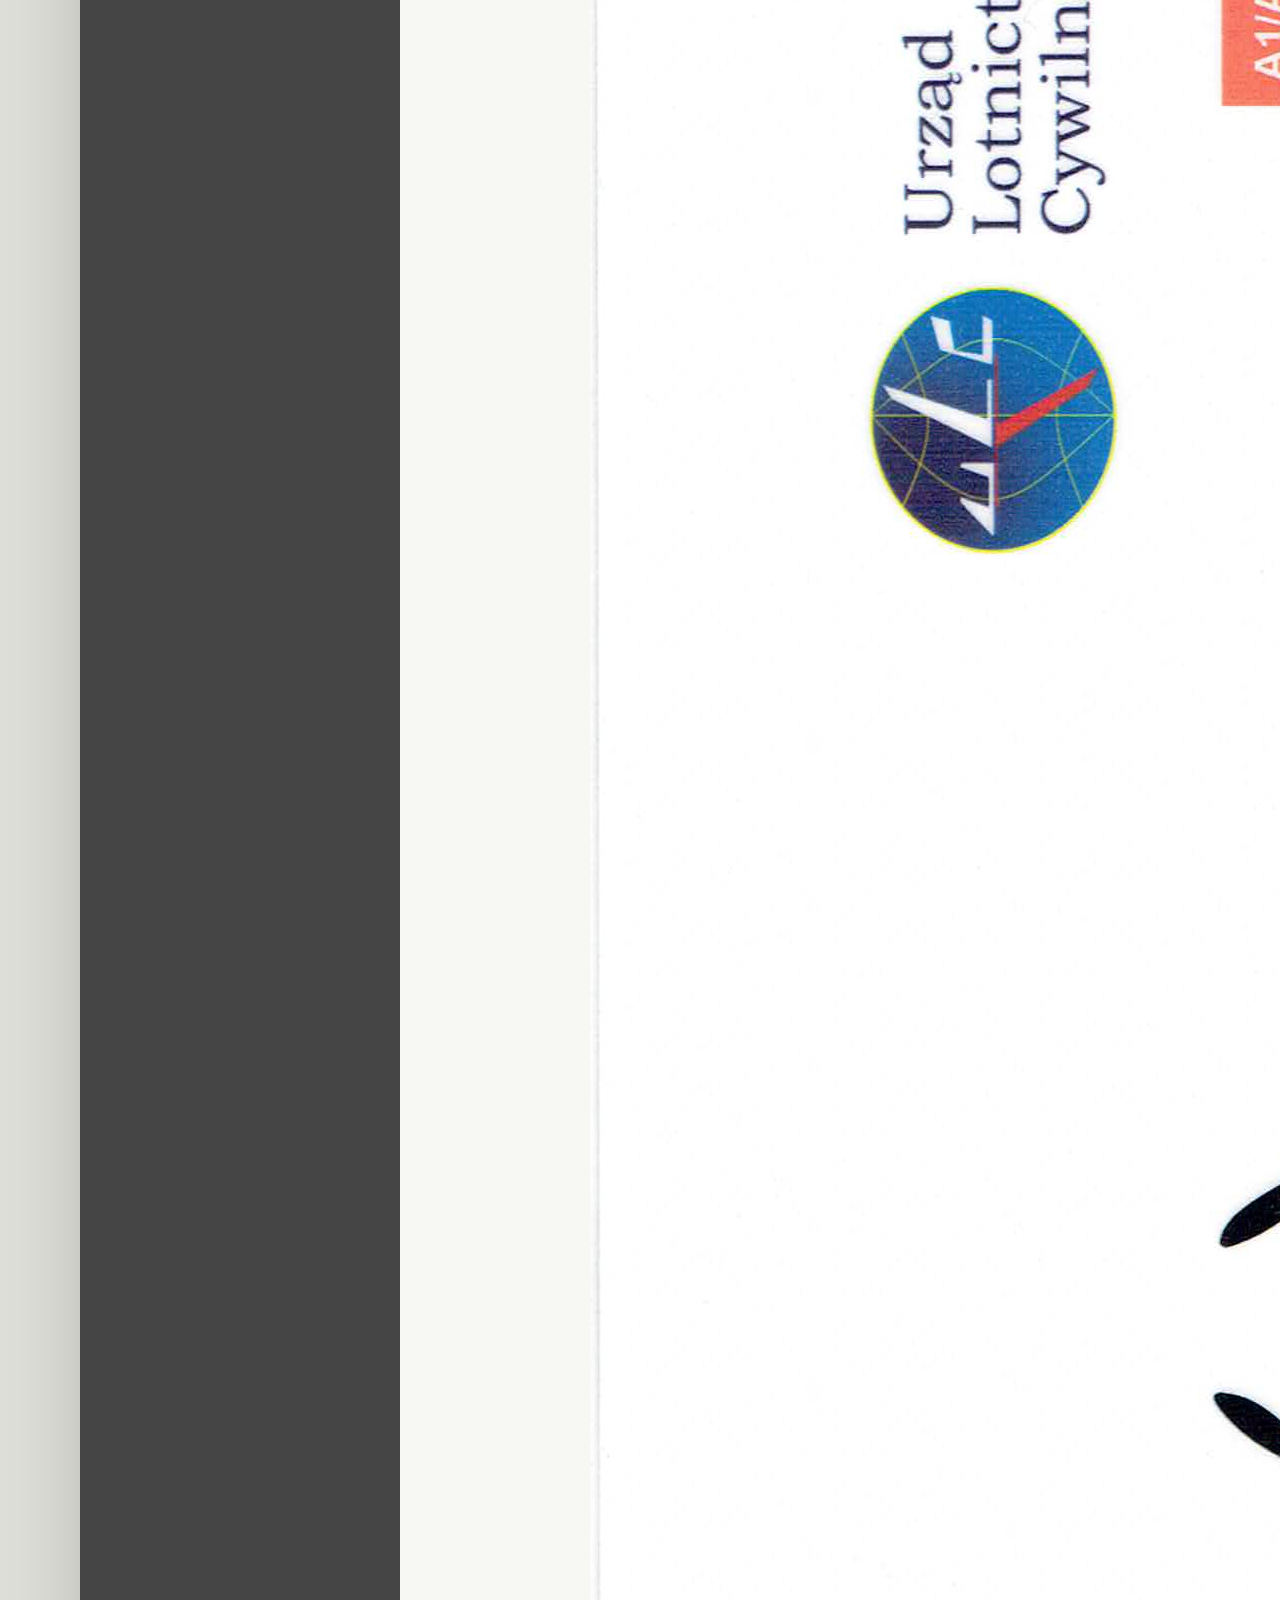
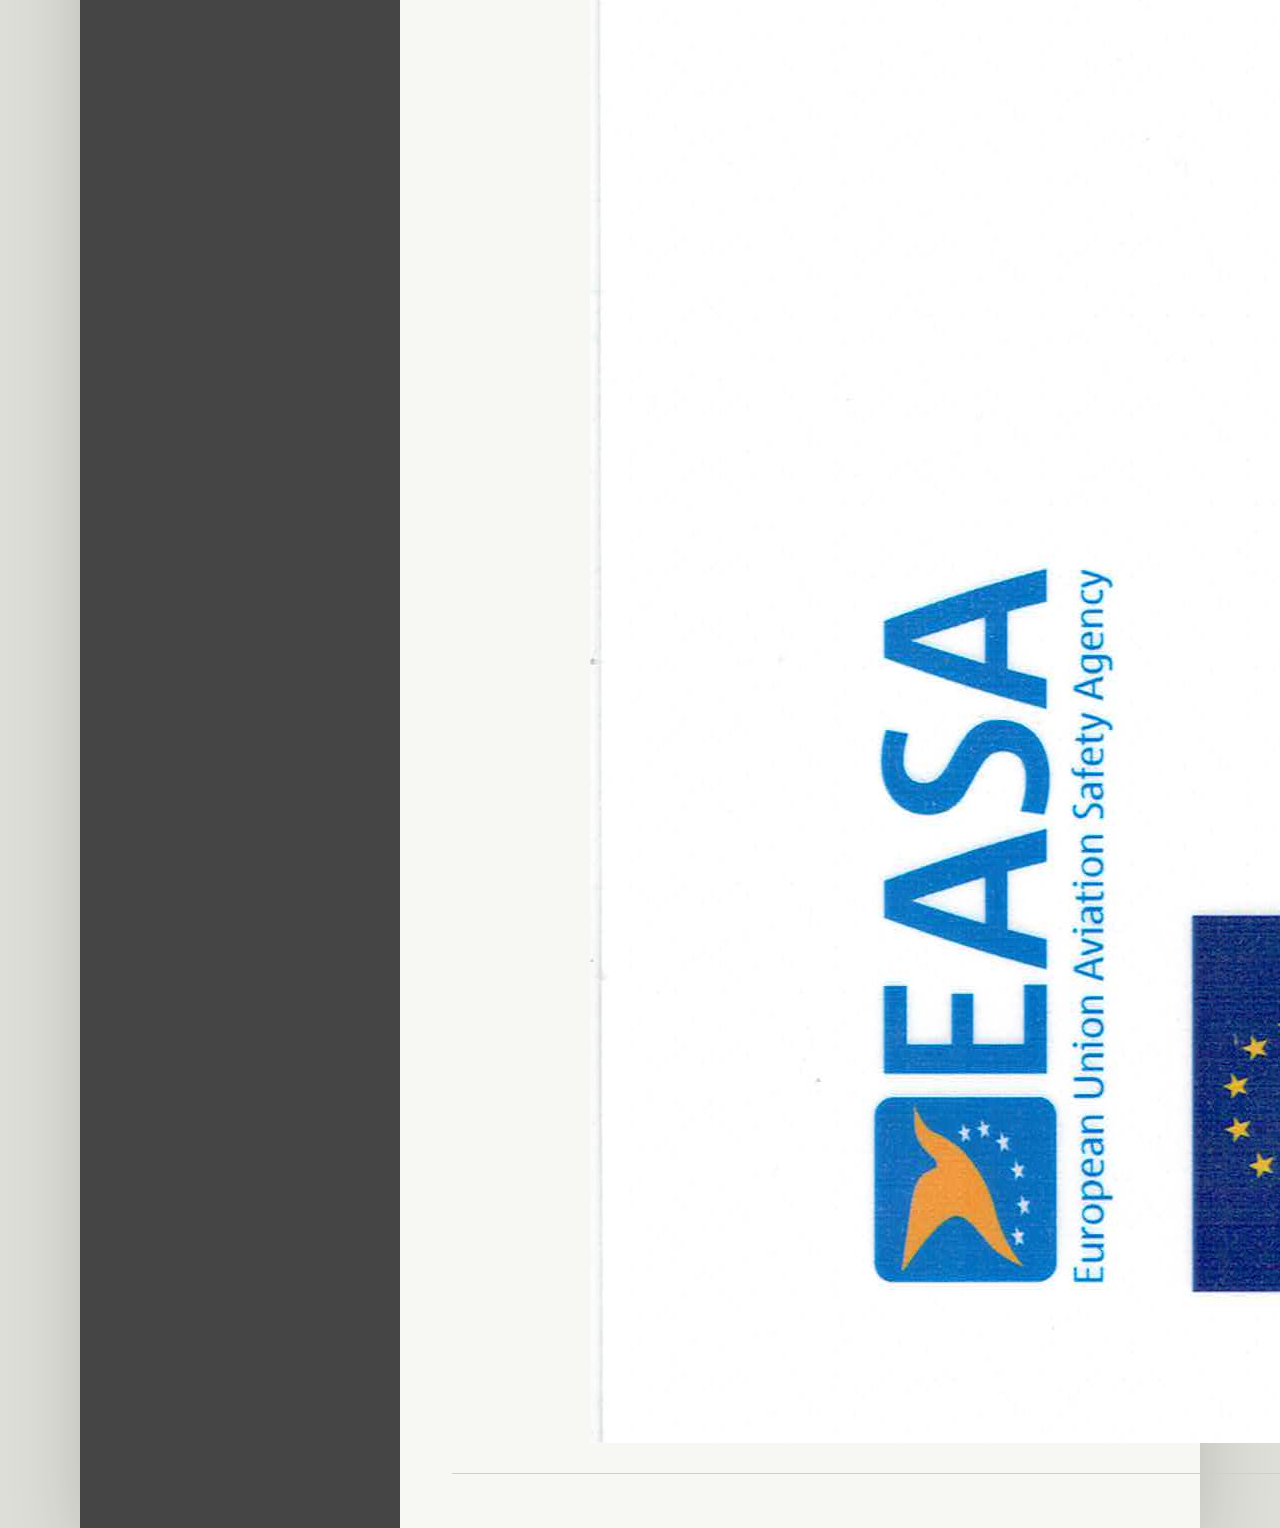
==== commit 05848499: "modified:   certyfikaty.html" ====
--- a/certyfikaty.html
+++ b/certyfikaty.html
@@ -39,21 +39,21 @@
           <time>2025</time>
           <div>
             <h2>Programmnig and Operating 3D printing process</h2>
-            <p><img src="3D.jpg" alt="Certyfikat Programming and Operating 3D Printing Process"></p>
+            <p><img src="3D.jpeg" alt="Certyfikat Programming and Operating 3D Printing Process"></p>
           </div>
         </article>
         <article>
           <time>2023</time>
           <div>
             <h2>SQL </h2>
-            <p><img src="sql.jpg" alt="Certyfikat SQL"></p>
+            <p><img src="sql.jpeg" alt="Certyfikat SQL"></p>
           </div>
         </article>
         <article>
           <time>2026</time>
           <div>
             <h2>Operator drona A1/A3 </h2>
-            <p><img src="dron.jpg" alt="Certyfikat Operator drona A1/A3"></p>
+            <p><img src="dron.jpeg" alt="Certyfikat Operator drona A1/A3"></p>
           </div>
         </article>
       </section>
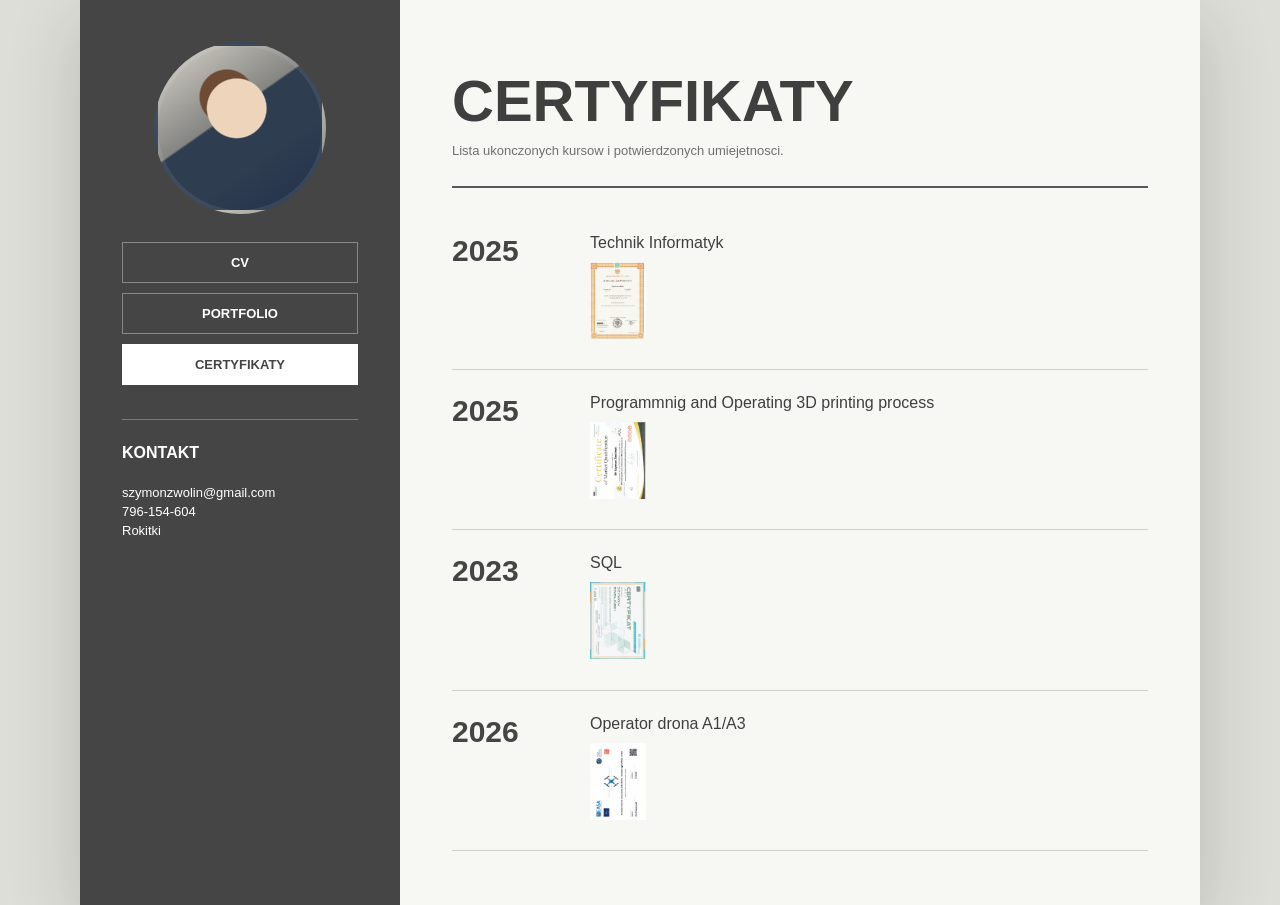
==== commit 8142fa87: "modified:   certyfikaty.html" ====
--- a/certyfikaty.html
+++ b/certyfikaty.html
@@ -32,28 +32,28 @@
           <time>2025</time>
           <div>
             <h2>Technik Informatyk</h2>
-            <p><img src="inf.jpeg" alt="Certyfikat Technik Informatyk"></p>
+            <p><img src="inf.jpeg" alt="Certyfikat Technik Informatyk" height="10%" width="10%"></p>
           </div>
         </article>
         <article>
           <time>2025</time>
           <div>
             <h2>Programmnig and Operating 3D printing process</h2>
-            <p><img src="3D.jpeg" alt="Certyfikat Programming and Operating 3D Printing Process"></p>
+            <p><img src="3D.jpeg" alt="Certyfikat Programming and Operating 3D Printing Process" height="10%" width="10%"></p>
           </div>
         </article>
         <article>
           <time>2023</time>
           <div>
             <h2>SQL </h2>
-            <p><img src="sql.jpeg" alt="Certyfikat SQL"></p>
+            <p><img src="sql.jpeg" alt="Certyfikat SQL" height="10%" width="10%"></p>
           </div>
         </article>
         <article>
           <time>2026</time>
           <div>
             <h2>Operator drona A1/A3 </h2>
-            <p><img src="dron.jpeg" alt="Certyfikat Operator drona A1/A3"></p>
+            <p><img src="dron.jpeg" alt="Certyfikat Operator drona A1/A3" height="10%" width="10%"></p>
           </div>
         </article>
       </section>
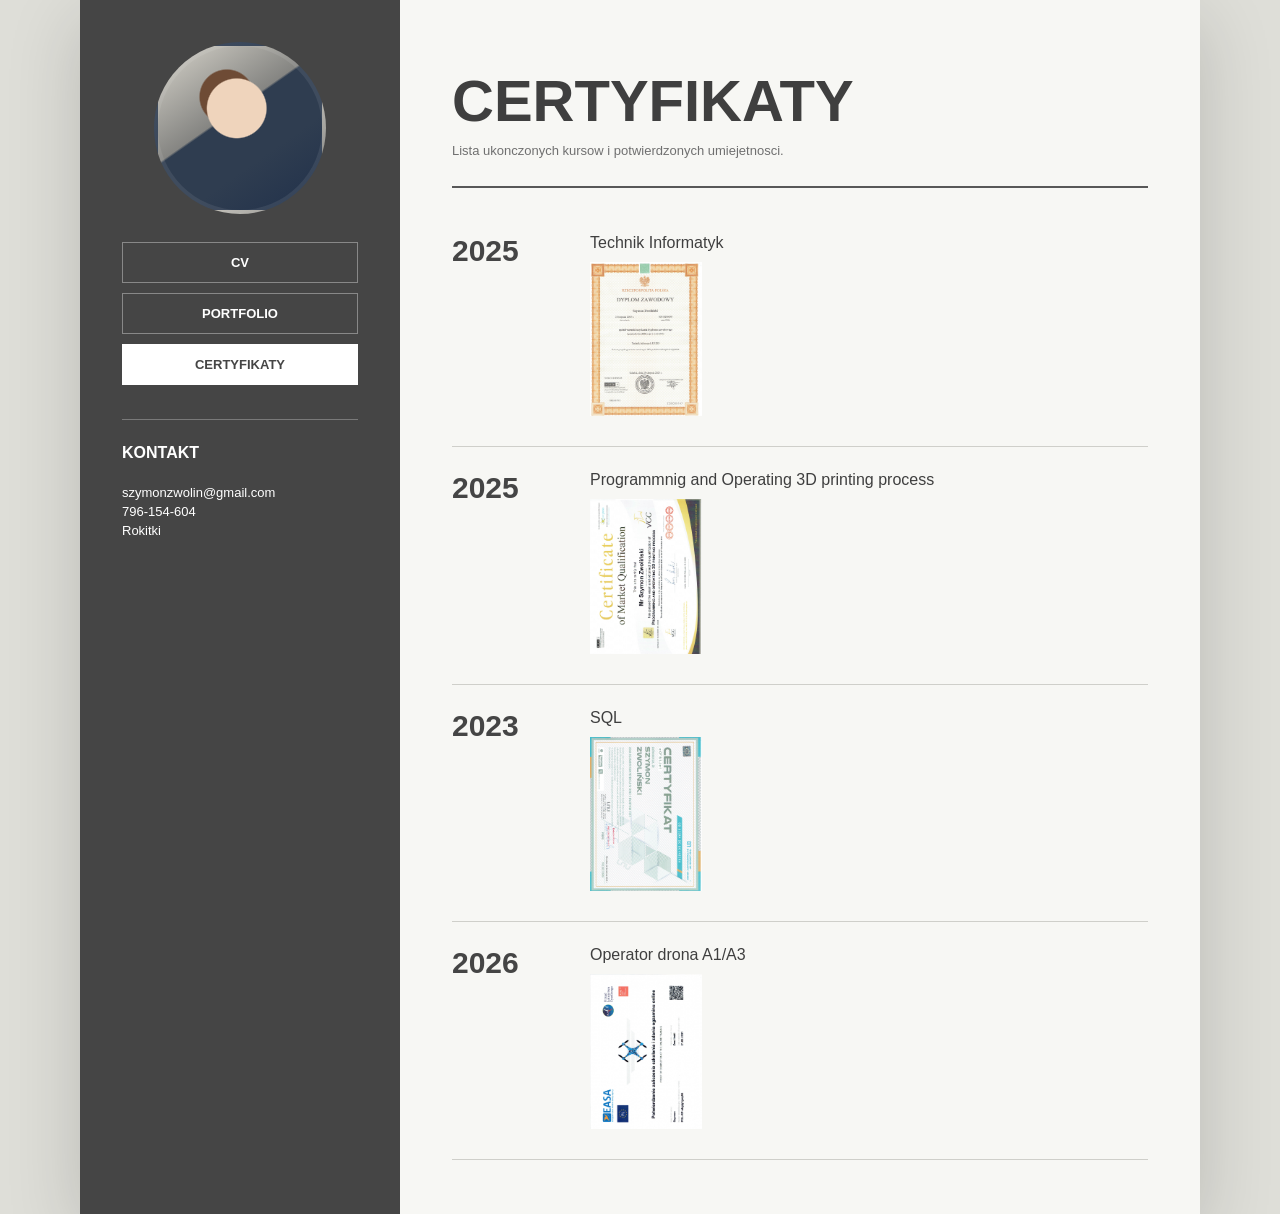
==== commit d469921f: "modified:   certyfikaty.html" ====
--- a/certyfikaty.html
+++ b/certyfikaty.html
@@ -32,28 +32,28 @@
           <time>2025</time>
           <div>
             <h2>Technik Informatyk</h2>
-            <p><img src="inf.jpeg" alt="Certyfikat Technik Informatyk" height="10%" width="10%"></p>
+            <p><img src="inf.jpeg" alt="Certyfikat Technik Informatyk" height="20%" width="20%"></p>
           </div>
         </article>
         <article>
           <time>2025</time>
           <div>
             <h2>Programmnig and Operating 3D printing process</h2>
-            <p><img src="3D.jpeg" alt="Certyfikat Programming and Operating 3D Printing Process" height="10%" width="10%"></p>
+            <p><img src="3D.jpeg" alt="Certyfikat Programming and Operating 3D Printing Process" height="20%" width="20%"></p>
           </div>
         </article>
         <article>
           <time>2023</time>
           <div>
             <h2>SQL </h2>
-            <p><img src="sql.jpeg" alt="Certyfikat SQL" height="10%" width="10%"></p>
+            <p><img src="sql.jpeg" alt="Certyfikat SQL" height="20%" width="20%"></p>
           </div>
         </article>
         <article>
           <time>2026</time>
           <div>
             <h2>Operator drona A1/A3 </h2>
-            <p><img src="dron.jpeg" alt="Certyfikat Operator drona A1/A3" height="10%" width="10%"></p>
+            <p><img src="dron.jpeg" alt="Certyfikat Operator drona A1/A3" height="20%" width="20%"></p>
           </div>
         </article>
       </section>
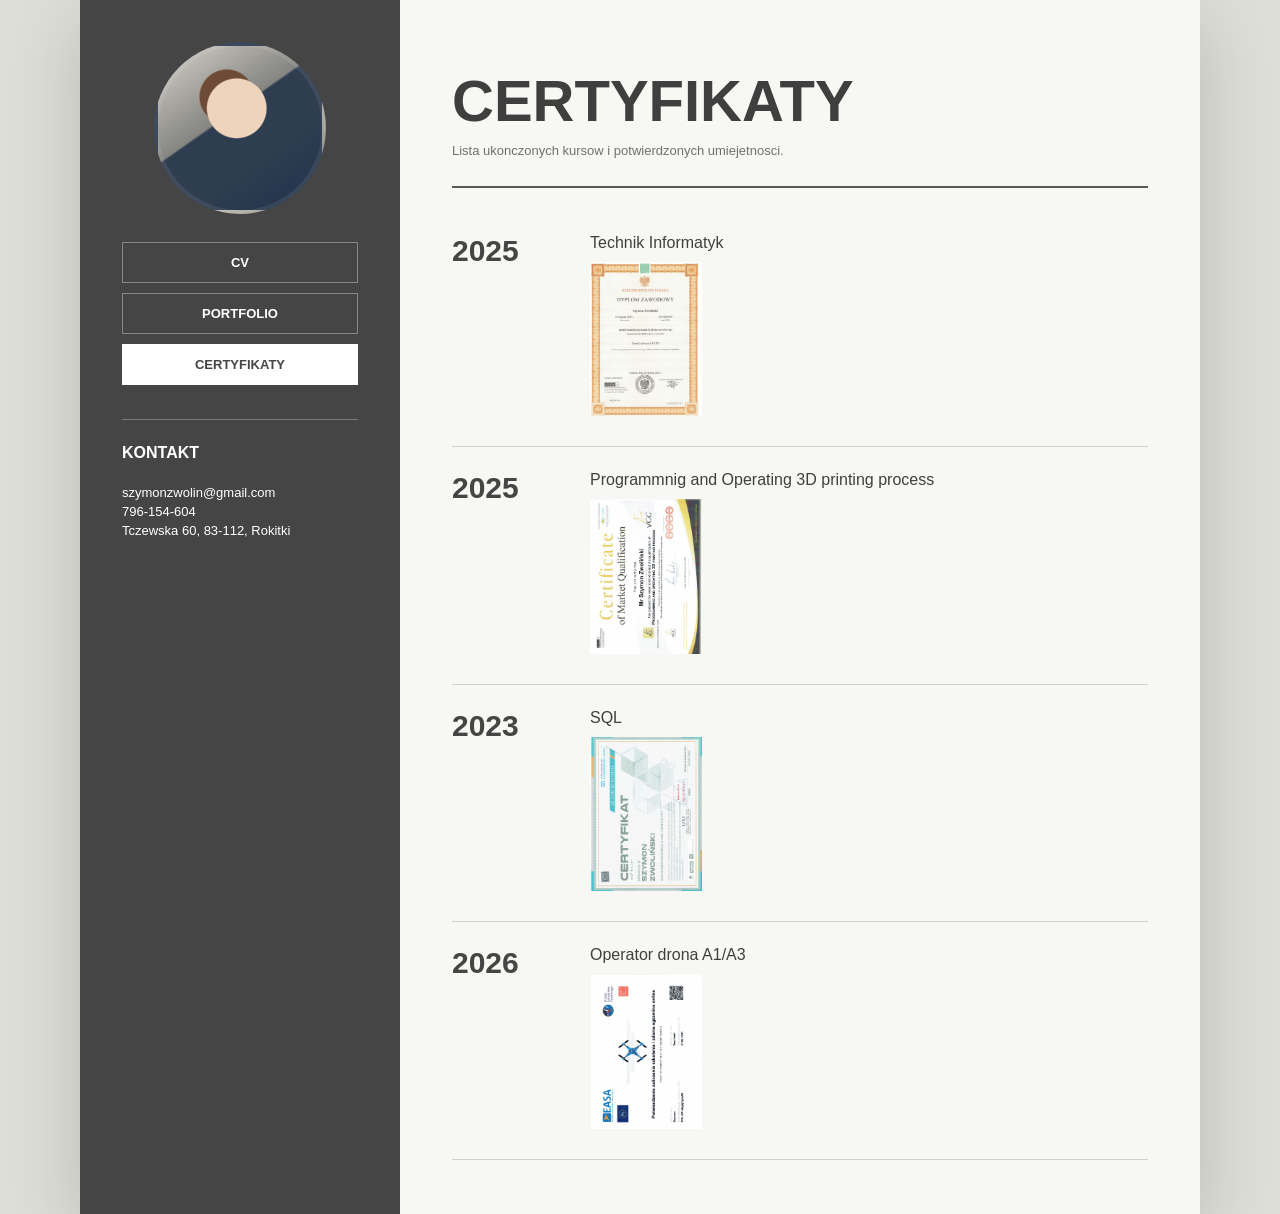
==== commit d26c1966: "modified:   certyfikaty.html 	modified:   index.html 	modified:   portfolio.html" ====
--- a/certyfikaty.html
+++ b/certyfikaty.html
@@ -17,7 +17,7 @@
       </nav>
       <section class="side-section">
         <h2>Kontakt</h2>
-        <p>szymonzwolin@gmail.com<br>796-154-604<br>Rokitki</p>
+        <p>szymonzwolin@gmail.com<br>796-154-604<br>Tczewska 60, 83-112, Rokitki</p>
       </section>
     </aside>
 
@@ -32,28 +32,28 @@
           <time>2025</time>
           <div>
             <h2>Technik Informatyk</h2>
-            <p><img src="inf.jpeg" alt="Certyfikat Technik Informatyk" height="20%" width="20%"></p>
+            <p><a href="inf.jpeg" target="_blank"><img src="inf.jpeg" alt="Certyfikat Technik Informatyk" height="20%" width="20%"></a></p>
           </div>
         </article>
         <article>
           <time>2025</time>
           <div>
             <h2>Programmnig and Operating 3D printing process</h2>
-            <p><img src="3D.jpeg" alt="Certyfikat Programming and Operating 3D Printing Process" height="20%" width="20%"></p>
+            <p><a href="3D.jpeg" target="_blank"><img src="3D.jpeg" alt="Certyfikat Programming and Operating 3D Printing Process" height="20%" width="20%"></a></p>
           </div>
         </article>
         <article>
           <time>2023</time>
           <div>
             <h2>SQL </h2>
-            <p><img src="sql.jpeg" alt="Certyfikat SQL" height="20%" width="20%"></p>
+            <p><a href="sql.jpeg" target="_blank"><img src="sql.jpeg" alt="Certyfikat SQL" height="20%" width="20%"></a></p>
           </div>
         </article>
         <article>
           <time>2026</time>
           <div>
             <h2>Operator drona A1/A3 </h2>
-            <p><img src="dron.jpeg" alt="Certyfikat Operator drona A1/A3" height="20%" width="20%"></p>
+            <p><a href="dron.jpeg" target="_blank"><img src="dron.jpeg" alt="Certyfikat Operator drona A1/A3" height="20%" width="20%"></a></p>
           </div>
         </article>
       </section>
